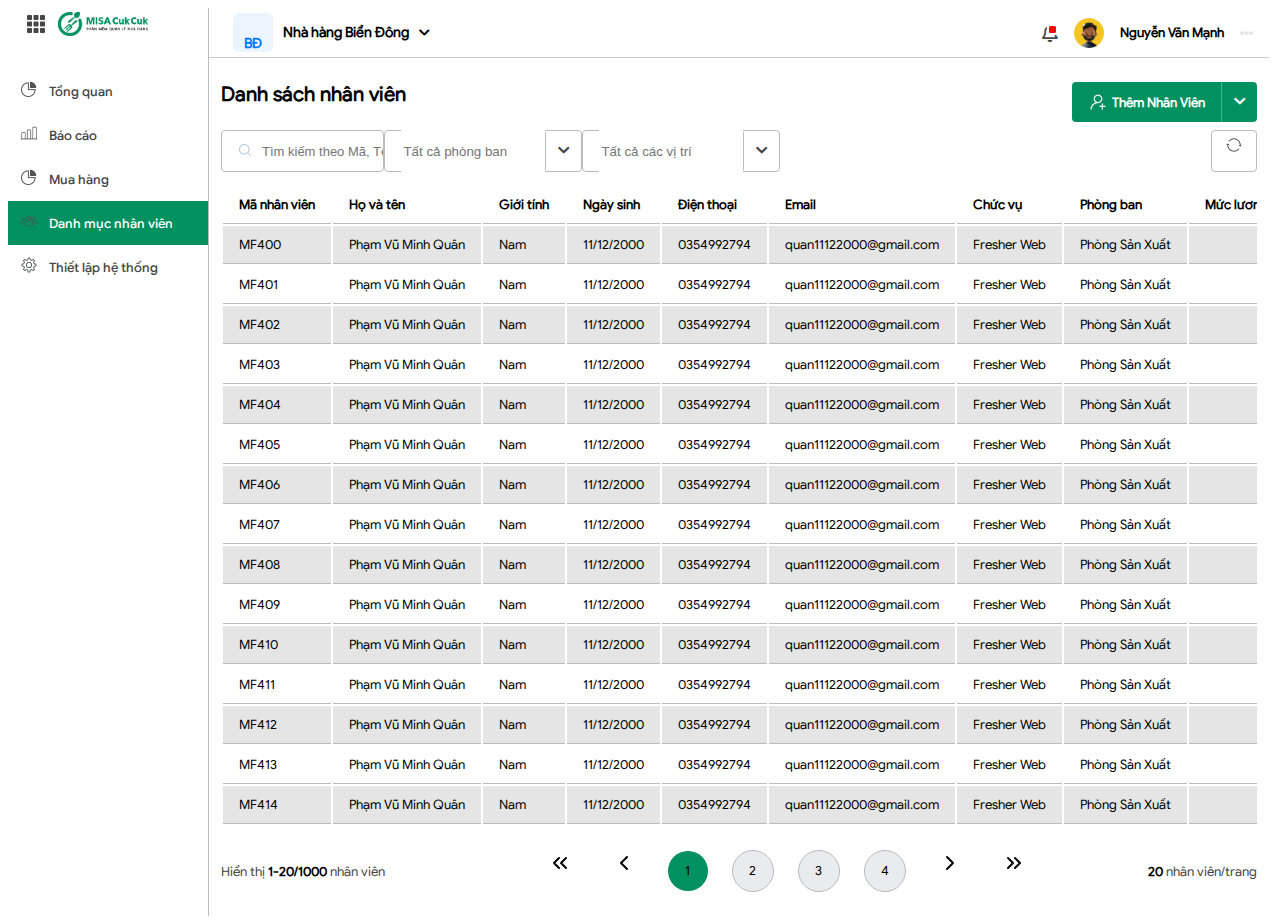
==== index.html @ 43897685 "UI" ====
<!DOCTYPE html>
<html lang="en">

<head>
    <meta charset="UTF-8">
    <meta name="viewport" content="width=device-width, initial-scale=1.0">
    <title>Document</title>
    
    <link href="https://cdn.jsdelivr.net/npm/bootstrap@5.0.2/dist/css/bootstrap.min.css" rel="stylesheet" integrity="sha384-EVSTQN3/azprG1Anm3QDgpJLIm9Nao0Yz1ztcQTwFspd3yD65VohhpuuCOmLASjC" crossorigin="anonymous">
    <link rel="stylesheet" href="./assets/font/fontawesome-5.15.1/css/all.css">
    <link rel="stylesheet" href="./assets/css/staff_information.css">
    <link rel="stylesheet" href="./assets/css/menu.css">
    <link rel="stylesheet" href="./assets/css/content.css">
    <link rel="stylesheet" href="./assets/css/base.css">
</head>

<body>
    <div class="main">

        <!-- Menu -->
        <div class="menu-left ">
            <!-- Menu left -->
            <div class="menu-left__logo">
                <div class="icon-box">
                    <img class="icon-toggle" src="./assets/img/toggle.png" alt="" class="icon-toggle">
                </div>
                <div class="logo-box">
                    <img class="logo" src="./assets/img/cukcuk-logo.png" alt="">
                </div>
            </div>
            <!-- Menu Left Content -->
            <ul class="menu-left__content">
                <li class="menu-left__item ">
                    <div class="menu-left__list-icon">
                        <img src="./assets/icon/dashboard.png" alt="" class="menu-left__icon">
                    </div>
                    <a href="" class="menu-left__name">Tổng quan</a>
                    
                </li>
                <li class="menu-left__item ">
                    <div class="menu-left__list-icon">
                        <img src="./assets/icon/report.png" alt="" class="menu-left__icon">
                    </div>
                    <a href="" class="menu-left__name">Báo cáo</a>
                    
                </li>
                <li class="menu-left__item ">
                    <div class="menu-left__list-icon">
                        <img src="./assets/icon/dashboard.png" alt="" class="menu-left__icon">
                    </div>
                    <a href="" class="menu-left__name"> Mua hàng</a>
                   
                </li>
                <li class="menu-left__item menu-left__item-focus">
                    <div class="menu-left__list-icon">
                        <img src="./assets/icon/dic-employee.png" alt="" class="menu-left__icon">
                    </div>
                    <a href="" class="menu-left__name"> Danh mục nhân viên</a>
                   
                </li>
                <li class="menu-left__item ">
                    <div class="menu-left__list-icon">
                        <img src="./assets/icon/setting.png" alt="" class="menu-left__icon">
                    </div>
                    <a href="" class="menu-left__name">Thiết lập hệ thống</a>
                </li>
            </ul>
        </div>

        <!-- Content -->
        <div class="content ">
            <div class="content__header">
                <div class="content__header-text">
                    <div class="BD"><h2>BĐ</h2></div>
                    <div class="text-title">
                        <h3 class="title2">Nhà hàng Biển Đông</h3>
                        <i class="fas fa-chevron-down"></i>
                    </div>
                </div>
                <div class="content__header-accout">
                    <div class="account">
                        <i class="far fa-bell account__notification"></i>
                        <img class="avatar" src="./assets/icon/avatar-default.png" alt="">
                        <h3 class="label-field__input account-name">Nguyễn Văn Mạnh</h3>
                        <i class="fas fa-ellipsis-h account__option"></i>
                    </div>
                </div>
            </div>
            <div class="content__body ">
                <div class="content__action">
                    <div class="content__action-title ">Danh sách nhân viên</div>
                    <div class="content__action-button">
                        <button class="content__action-button-btn ">
                            <img class="button__icon-left" src="./assets/icon/add.png" alt="">
                            <h3 class="button__text-add">Thêm Nhân Viên</h3>
                        </button>
                        <div class="button__down">
                            <i class="fas fa-chevron-down"></i>
                        </div>
                    </div>
                </div>
                <div class="content__search">
                    <div class="content__field">
                        <div class="field">
                            <img src="./assets/icon/search.png" alt="" class="field__icon">
                            <input type="text" class="field__search " name="search" placeholder="Tìm kiếm theo Mã, Tên, Số điện thoại" id="">   
                        </div>
                        <div class="dropdown"> 
                            <input type="text" class="dropdown-room dropdown-input active" placeholder="Tất cả phòng ban">
                            <input type="text" class="dropdown-room dropdown-input" placeholder="Phòng Nhân Sự">
                            <input type="text" class="dropdown-room dropdown-input" placeholder="Phòng Sản Xuất">
                            <input type="text" class="dropdown-room dropdown-input" placeholder="Phòng Kinh Doanh">
                            <input type="text" class="dropdown-room dropdown-input" placeholder="Phòng Đào Tạo">
                            <i class="fas fa-chevron-down dropdown-icon"></i>
                            <ul class="dropdown-list">
                                <li class="dropdown-list__item dropdown-list__item-room  dropdown-list__item-focus">
                                    <i class="fas fa-check"></i>
                                    <span>
                                        Tất cả phòng ban
                                    </span>
                                </li>
                                <li class="dropdown-list__item dropdown-list__item-room">
                                    <i class="fas fa-check"></i>
                                    <span>
                                        Phòng Nhân Sự
                                    </span>
                                </li>
                                <li class="dropdown-list__item dropdown-list__item-room">
                                    <i class="fas fa-check"></i>
                                    <span>
                                        Phòng Sản Xuât
                                    </span>
                                </li>
                                <li class="dropdown-list__item dropdown-list__item-room">
                                    <i class="fas fa-check"></i>
                                    <span>
                                        Phòng Kinh Doanh
                                    </span>
                                </li>
                                <li class="dropdown-list__item dropdown-list__item-room">
                                    <i class="fas fa-check"></i>
                                    <span>
                                        Phòng Đào Tạo
                                    </span>
                                </li>
                            </ul>
                        </div>
                        <div class="dropdown">
                            <input type="text" class="dropdown-location dropdown-input active" placeholder="Tất cả các vị trí">
                            <input type="text" class="dropdown-location dropdown-input" placeholder="Fresher Web">
                            <input type="text" class="dropdown-location dropdown-input" placeholder="Inter">
                            <i class="fas fa-chevron-down dropdown-icon"></i>
                            <ul class="dropdown-list">
                                <li class="dropdown-list__item dropdown-list__item-location dropdown-list__item-focus">
                                    <i class="fas fa-check"></i>
                                    <span>
                                        Tất cả các vị trí
                                    </span>
                                </li>
                                <li class="dropdown-list__item dropdown-list__item-location">
                                    <i class="fas fa-check"></i>
                                    <span>
                                        Fresher Web
                                    </span>
                                </li>
                                <li class="dropdown-list__item dropdown-list__item-location">
                                    <i class="fas fa-check"></i>
                                    <span>
                                        Inter
                                    </span>
                                </li>
                            </ul>
                        </div>
                    </div>
                    <div class="content__search-refresh">
                        <a href=""><img src="./assets/icon/refresh.png" alt=""></a>
                    </div>
                </div>
                <div class="content-table">
                    
                </div>
                <div class="content__pagination">
                    <div class="show-number__person">Hiển thị <span>1-20/1000</span> nhân viên</div>
                    <ul class="content__pagination-button">
                        <li class="content__pagination-icon">
                            <a href=""><img src="./assets/icon/btn-firstpage.svg" alt=""></a>
                        </li>
                        <li class="content__pagination-icon">
                            <a href=""><img src="./assets/icon/btn-prev-page.svg" alt=""></a>
                        </li>
                        <li class="content__pagination-numbers content__pagination-numbers-focus">
                            <a href="" class="content__pagination-numbers-item">1</a>
                        </li>
                        <li class="content__pagination-numbers">
                            <a href="" class="content__pagination-numbers-item">2</a>
                        </li>
                        <li class="content__pagination-numbers">
                            <a href="" class="content__pagination-numbers-item">3</a>
                        </li>
                        <li class="content__pagination-numbers">
                            <a href="" class="content__pagination-numbers-item">4</a>
                        </li>
                        <li class="content__pagination-icon">
                            <a href=""><img src="./assets/icon/btn-next-page.svg" alt=""></a>
                        </li>
                        <li class="content__pagination-icon">
                            <a href=""><img src="./assets/icon/btn-lastpage.svg" alt=""></a>
                        </li>
                    </ul>
                    <div class="content__pagination-numbershowed">
                        <span>20</span> nhân viên/trang
                    </div>
                </div>
            </div>
        </div>

        <!-- Staff Information -->
        <div class="staff-information active">
            <div class="container">
                <div class="staff-information__person">
                    <div class="staff-information__header">
                        <span class="heading staff-information__header-heading">THÔNG TIN NHÂN VIÊN</span>
                        <img src="./assets/icon/x.svg" alt="" class="staff-information__header-img">
                    </div>
                    <div class="row">
                        <ul class="staff-information__img-person col-lg-3">
                            <li>
                                <img src="./assets/img/default-avatar.jpg" alt="">
                            </li>
                           <li>
                                <span>(Vui lòng chọn ảnh có định 
                                    dạng .jbg.,jebg,.png,.git )
                                </span>
                           </li>
                        </ul>
                        <div class="staff-information__information-person col-lg-9">
                            <ul class="staff-information__general row">
                                <li class="col-lg-12">
                                    <span class="title staff-information__general-title">A. THÔNG TIN CHUNG</span>
                                </li>
                                <li class="staff-information__general-item col-lg-6">
                                    <h3 class="staff-information__general-item-title2 title2">Mã nhân viên (
                                        <span class="correct">*</span>
                                        )</h3>
                                    <input type="text" class="staff-information__input input" name="" placeholder="MF940" id="">   
                                </li>
                                <li class="staff-information__general-item col-lg-6">
                                    <h3 class="staff-information__general-item-title2 title2">Họ và Tên (
                                        <span class="correct">*</span>
                                        )</h3>
                                    <input type="text" class="staff-information__input input" name="" placeholder="Phạm Vũ Minh Quân" id="">   
                                </li>
                                <li class="staff-information__general-item col-lg-6">
                                    <h3 class="staff-information__general-item-title2 title2">Ngày sinh</h3>
                                    <div class="input-embrace">
                                        <input type="text" class="staff-information__input input" name="" placeholder="11/12/2000" id="">   
                                        <i class="far fa-calendar input-icon"></i>
                                    </div>
                                </li>
                                <li class="staff-information__general-item col-lg-6">
                                    <h3 class="staff-information__general-item-title2 title2">Giới tính</h3>
                                    <div class="dropdown"> 
                                        <span class="dropdown-boy active">Nam</span>
                                        <span class="dropdown-boy ">Nữ</span>
                                        <span class="dropdown-boy ">Khác</span>
                                        <i class="fas fa-chevron-down dropdown-icon"></i>
                                        <ul class="dropdown-list">
                                            <li class="dropdown-list__item dropdown-list__item-boy dropdown-list__item-focus">
                                                <i class="fas fa-check"></i>
                                                <span>
                                                    Nam
                                                </span>
                                            </li>
                                            <li class="dropdown-list__item dropdown-list__item-boy">
                                                <i class="fas fa-check"></i>
                                                <span>
                                                    Nữ
                                                </span>
                                            </li>
                                            <li class="dropdown-list__item dropdown-list__item-boy">
                                                <i class="fas fa-check"></i>
                                                <span>
                                                    Khác
                                                </span>
                                            </li>
                                        </ul>
                                    </div>  
                                </li>
                                <li class="staff-information__general-item col-lg-6">
                                    <h3 class="staff-information__general-item-title2 title2">Số CMTMD/ Căn Cước (
                                        <span class="correct">*</span>
                                        )</h3>
                                    <input type="text" class="staff-information__input input" name="" placeholder="154666252" id="">   
                                </li>
                                <li class="staff-information__general-item col-lg-6">
                                    <h3 class="staff-information__general-item-title2 title2">Ngày cấp</h3>
                                    <div class="input-embrace">
                                        <input type="text" class="staff-information__input input" name="" placeholder="11/04/2011" id="">   
                                        <i class="far fa-calendar input-icon"></i>
                                    </div>
                                </li>
                                <li class="staff-information__general-item col-lg-6">
                                    <h3 class="staff-information__general-item-title2 title2">Nơi cấp</h3>
                                    <input type="text" class="staff-information__input input" name="" placeholder="Tỉnh Bắc Giang" id="">   
                                </li>
                                <li class="staff-information__general-item col-lg-6">
                                </li>
                                <li class="staff-information__general-item col-lg-6">
                                    <h3 class="staff-information__general-item-title2 title2">Email (
                                        <span class="correct">*</span>
                                        )</h3>
                                    <input type="text" class="staff-information__input input" name="" placeholder="quan111220@gmail.com" id="">   
                                </li>
                                <li class="staff-information__general-item col-lg-6">
                                    <h3 class="staff-information__general-item-title2 title2">Số điện thoại (
                                        <span class="correct">*</span>
                                        )</h3>
                                    <input type="text" class="staff-information__input input" name="" placeholder="0354992794" id="">   
                                </li>
                                <li class="col-lg-12 staff-information__work-title">
                                    <span class="title staff-information__general-title">B. THÔNG CÔNG VIỆC</span>
                                </li>
                                <li class="staff-information__general-item col-lg-6">
                                    <h3 class="staff-information__general-item-title2 title2">Vị trí</h3>
                                    <div class="dropdown"> 
                                        <span class="dropdown-staff__location active">Giám đốc</span>
                                        <span class="dropdown-staff__location ">Phó giám đốc</span>
                                        <span class="dropdown-staff__location ">Nhân viên</span>
                                        <i class="fas fa-chevron-down dropdown-icon"></i>
                                        <ul class="dropdown-list">
                                            <li class="dropdown-list__item dropdown-list__item-staff__location dropdown-list__item-focus">
                                                <i class="fas fa-check"></i>
                                                <span>
                                                    Giám đốc
                                                </span>
                                            </li>
                                            <li class="dropdown-list__item dropdown-list__item-staff__location">
                                                <i class="fas fa-check"></i>
                                                <span>
                                                    Phó giám đốc
                                                </span>
                                            </li>
                                            <li class="dropdown-list__item dropdown-list__item-staff__location">
                                                <i class="fas fa-check"></i>
                                                <span>
                                                    Nhân viên
                                                </span>
                                            </li>
                                        </ul>
                                    </div>  
                                </li>
                                <li class="staff-information__general-item col-lg-6">
                                    <h3 class="staff-information__general-item-title2 title2">Phòng ban</h3>
                                    <div class="dropdown"> 
                                        <span class="dropdown-staff__room active">Phòng Nhân Sự</span>
                                        <span class="dropdown-staff__room ">Phòng Đào Tạo</span>
                                        <span class="dropdown-staff__room ">Phòng Sản Xuất</span>
                                        <i class="fas fa-chevron-down dropdown-icon"></i>
                                        <ul class="dropdown-list">
                                            <li class="dropdown-list__item dropdown-list__item-staff__room dropdown-list__item-focus">
                                                <i class="fas fa-check"></i>
                                                <span>
                                                    Phòng Nhân Sự
                                                </span>
                                            </li>
                                            <li class="dropdown-list__item dropdown-list__item-staff__room">
                                                <i class="fas fa-check"></i>
                                                <span>
                                                    Phòng Đào Tạo
                                                </span>
                                            </li>
                                            <li class="dropdown-list__item dropdown-list__item-staff__room">
                                                <i class="fas fa-check"></i>
                                                <span>
                                                    Phòng Sản Xuất
                                                </span>
                                            </li>
                                        </ul>
                                    </div>  
                                </li>
                                <li class="staff-information__general-item col-lg-6">
                                    <h3 class="staff-information__general-item-title2 title2">Mã số thuế cá nhân</h3>
                                    <input type="text" class="staff-information__input input" name="" placeholder="54222427754" id="">   
                                </li>
                                <li class="staff-information__general-item col-lg-6">
                                    <h3 class="staff-information__general-item-title2 title2">Mức lương cơ bản</h3>
                                    <div class="input-embrace">
                                        <input type="text" class="staff-information__input input" name="" placeholder="28.000.000" id="">   
                                        <span class="input-icon input-vnd">(VNĐ)</span>
                                    </div>
                                </li>
                                <li class="staff-information__general-item col-lg-6">
                                    <h3 class="staff-information__general-item-title2 title2">Ngày gia nhập công ty</h3>
                                    <div class="input-embrace">
                                        <input type="text" class="staff-information__input input" name="" placeholder="12/07/2021" id="">   
                                        <i class="far fa-calendar input-icon"></i>
                                    </div>
                                </li>
                                <li class="staff-information__general-item col-lg-6">
                                    <h3 class="staff-information__general-item-title2 title2">Tình trạng công việc</h3>
                                    <div class="dropdown"> 
                                        <span class="dropdown-staff__job active">Đang làm việc</span>
                                        <span class="dropdown-staff__job ">Sắp nghỉ rồi</span>
                                        <i class="fas fa-chevron-down dropdown-icon"></i>
                                        <ul class="dropdown-list">
                                            <li class="dropdown-list__item dropdown-list__item-staff__job dropdown-list__item-focus">
                                                <i class="fas fa-check"></i>
                                                <span>
                                                    Đang làm việc
                                                </span>
                                            </li>
                                            <li class="dropdown-list__item dropdown-list__item-staff__job">
                                                <i class="fas fa-check"></i>
                                                <span>
                                                    Sắp nghỉ rồi
                                                </span>
                                            </li>
                                        </ul>
                                    </div>  
                                </li>
                            </ul>
                        </div>
                    </div>
                    <div class="staff-information__person-save">
                        <div class="button-cancel">
                            Hủy
                        </div>
                        <div class="button-save">
                            <i class="far fa-save"></i>
                            Lưu
                        </div>
                    </div>
                </div>
            </div>
        </div>
    </div>
</body>
    <script src="./js/person.js"></script>
</html>
---- assets/css/staff_information.css ----
.staff-information{
    position: absolute;
    background-color: rgba(0, 0, 0, 0.3);
    width: 100%;
    z-index: 1;
}
.staff-information.active{
    display: none;
}
.staff-information__person{
    background-color: #ffffff;
    width: 100%;
    margin-top: 24px;
    border-radius: 8px;
}
/* header */
.staff-information__header{
    display: flex;
    justify-content: space-between;
}
.staff-information__header-heading{
    padding: 24px;
}
.staff-information__header-img{
    padding-right: 24px;
    padding-bottom: 10px;
    cursor: pointer;
}

/* information */
.staff-information__img-person{
    text-align: center;
    padding: 24px;
    list-style: none;
}

.staff-information__img-person img{
    border: 1px solid #bbbbbb;
    width: 80%;
    border-radius: 50%;
}

.staff-information__general{
    list-style: none;
    padding-top: 24px;
    padding-left: 0;
}
.staff-information__general-title{
    position: relative;
}
.staff-information__general-title::after{
    content: " ";
    display: block;
    position: absolute;
    width: 50%;
    height: 4px;
    background-color: #01B075;
    top: 110%;
}
.staff-information__general-item .dropdown{
   width: 90%;
}
.staff-information__general-item-title2{
    padding: 24px 0 4px 0;
}
.staff-information__input{
    height: 40px;

}
.staff-information__work-title{
    padding-top: 24px;
}

/* save */
.staff-information__person-save{
    display: flex;
    background-color: #E5E5E5;
    height: 60px;
    border-bottom-left-radius: 4px;
    border-bottom-right-radius: 4px;
    margin-top: 12px;
    justify-content: flex-end;
    align-items: center;
}
---- assets/css/menu.css ----
@font-face {
    font-family: GoogleSans-Medium;
    src: url('../font/GoogleSans-Medium.otf') ;
}
@font-face {
    font-family: GoogleSans-Bold;
    src: url('../font/GoogleSans-Bold.otf') ;
}
@font-face {
    font-family: GoogleSans-Regular;
    src: url('../font/GoogleSans-Regular.otf') ;
}

/* Menu left */
.main{
    display: flex;
}
.menu-left{
    display: block;
    position: relative;
    border-right: 1px solid #bbbbbb;
    width: 200px;
    padding: 0;
    font-family: GoogleSans-Medium;
}
.menu-left__logo{
    display: flex;
    height: 48px;
    line-height: 48px;
}
.icon-box .icon-toggle{
    height: 24px;
    padding: 0 10px 0 16px;
}
.logo-box .logo{
    height: 24px;
}
.menu-left__content{
    display: block;
    list-style: none;
    padding: 0;
}
.menu-left__item{
    display: flex;
    height: 44px;
    align-items: center;
}
.menu-left__item:hover{
    background-color: #e5e5e5;
    color: #000000;
    font-family: GoogleSans-Regular;
}
.menu-left__item-focus{
    background-color:  #019160;
}
.menu-left__list-icon{
    width: 52px;
    text-align: center;
}
.menu-left__icon{
    width: 20px;
}
.menu-left__name{
    text-decoration: none;
    font-size: 13px;
    color:#454545;
    width: 100%;
    height: 100%;
    line-height: 44px;
    padding-top: 1.5px;
}
.menu-left__name:hover{
    text-decoration: none;
    color:  #000000;
}
.menu-left__item.menu-left__item-focus .menu-left__name
{
    color: #ffffff;
    font-family: GoogleSans-Medium;
}
.menu-left__item.menu-left__item-focus:hover{
    background-color:  #019160;
}
---- assets/css/content.css ----
.content{
    /* flex: 1; */
    width: calc(100vw - 220px);
    position: relative;
}
/* Header */
.content__header{
    display: flex;
    width: 100%;
    height: 49px;
    align-items: center;
    border-bottom: 1px solid #ccc;
    justify-content: space-between;
    position: relative;
}
.content__header-text{
    display: flex;
    height: 48px;
    align-items: center;
}
.BD{
    height: 80%;
    width: 40px;
    border-radius:6px;
    background-color: #EBF4FF;
    text-align: center;
    margin-left: 24px;
}
.BD h2{
    font-size: 14px;
    line-height: calc((48px*80)/100);
    color: #0075FF;
    cursor: default;
}
.text-title{
    padding-left: 10px;
    display: flex;
    align-items: center;
    cursor: pointer;
}
.text-title i{
    font-size: 12px;
    padding-left: 10px;
    
}
.account{
    display: flex;
    align-items: center;
}
.avatar{
    width: 30px;
    margin-left: 16px;
    cursor: pointer;
}
.account-name{
    padding: 0 16px;
    cursor: pointer;
}
.account__notification{
    font-size: 18px;
    color: #454545 ;
    font-weight: 200;
    cursor: pointer;
    position: relative;
}
.account__notification::after{
    content: "";
    position: absolute;
    width: 7px;
    height: 7px;
    background-color: red;
    top: 2%;
    right: calc(16% - 3px);
    border-radius: 3.5px;
    border: 2px solid #ffffff;
    display: block;
}
.account__option{
    font-size: 13px;
    padding-right: 16px;
    margin-top: 2px;
    cursor: pointer;
    color: #E5E5E5;
}


/* Body */
.content__body{
    padding: 24px 12px;
}
.content__action-title{
    color: #000000;
    font-size: 20px;
    font-weight: 700;
    margin: 0;
}
.content__action{
    display: flex;
    justify-content: space-between;
}
.content__action-button{
    display: flex;
    border-radius: 4px;
}
.content__action-button-btn{
    display: flex;
    align-items: center;
    padding: 0 16px;
    background-color: #019160;
    border-bottom-left-radius: 4px;
    border-top-left-radius: 4px;
    border: 1px solid #2FBE8E;
    border-left: 0;
    border-bottom: 0;
    border-top: 0;
    height: 40px;
    min-width: 100px;
    color: #ffffff;
    font-size: 13px;
    font-family: GoogleSans-Regular;
}
.content__action-button-btn:hover,
.button__down:hover{
    background-color: #2FBE8E;
}
.button__icon-left{
    width: 20px;
}
.button__text-add{
    font-size: 13px;
    margin: 0;
    padding-left: 4px;
}
.button__down{
    padding : 0 12px;
    height: 40px;
    line-height: 40px;
    background-color: #019160;
    color: #ffffff;
    border-bottom-right-radius: 4px;
    border-top-right-radius: 4px;
    font-size: 13px;
    font-family: GoogleSans-Regular;
    cursor: pointer;
}
.content__search{
    display: flex;
    justify-content: space-between;
    padding-top: 8px;
}
.content__field{
    display: flex;
    width: 54%;
    justify-content: space-between;
}
.field{
    display: flex;
    height: 40px;
    width: 320px;
    position: relative;
}
.field__search:focus{
    border: 1px solid #019160;
    background-position: 16px 11px;
    color: #000000;
}
.field__icon{
    position: absolute;
    width: 16px;
    height: 16px;
    z-index: 1;
    top: 12px;
    left: 16px;
}
.field__search{
    width: 100%;
    border: 0;
    padding: 0;
    font-size: 13px;
    height: 100%;
    outline: none;
    padding-left: 40px;
    border: 1px solid #bbbbbb;
    border-radius: 4px;
    align-items: center;
    color: #000000;
}
.content__search-refresh{
    height: 40px;
    border: 1px solid #bbbbbb;
    border-radius: 4px;
    line-height: 40px;
    text-align: center;
    padding:  0 12px;
}
/* Table */
.content-table{
    width: 100%;
    height: 650px;
    overflow: hidden;
    overflow-y: auto;
    overflow-x: scroll;
    margin-top: 12px;
}
.content-table::-webkit-scrollbar
{
    width: 6px;
    height: 6px;
    background-color: #bbbbbb;
}
::-webkit-scrollbar-thumb
{   
    min-height: 40px;
    background-color: #454545;
    border-radius: 4px;
}
.content-table table{
    width: 100%;
}
table th, td{
    border-bottom: 1px solid #bbbbbb;
    padding: 10px 16px;
    text-align: left;
    text-overflow: ellipsis;
    max-width: 200px;
    overflow: hidden;
    white-space: nowrap;
}
.content-table__column.money{
    text-align: right;
}

/* pagination */
.content__pagination{
    display: flex;
    justify-content: space-between;
    align-items: center;
    text-align: center;
    padding-top: 16px;
}
.show-number__person,
.content__pagination-numbershowed{
    color: #454545 ;
    cursor: default;
}
.show-number__person span,
.content__pagination-numbershowed span{
    color: #000000;
    font-weight: bold;
}
.content__pagination-button{
    display: flex;
    list-style: none;
    align-items: center;
    margin: 0;
}
.content__pagination-icon{
    margin:  0 12px;
    border-radius: 4px;
    height: 40px;
    width: 40px;
    cursor: pointer;
}
.content__pagination-icon a{
    line-height: 40px;
}
.content__pagination-icon a img{
    padding-bottom: 4px;
}
.content__pagination-icon:hover{
    background-color: #ffffff;
    border: 1px solid #bbbbbb;
}
.content__pagination-numbers-item{
    text-decoration: none;
    color: #000000;
    font-size: 13px;
    line-height: 40px;
    width: 100%;
}
.content__pagination-numbers-item:hover{
    text-decoration: none;
    color: #000000;
}
.content__pagination-numbers{
    width: 40px;
    height: 40px;
    border: 1px solid #bbbbbb;
    border-radius: 24px;
    margin: 0 12px;
    background-color: #E9EBEE;
    cursor: pointer;
}
.content__pagination-numbers.content__pagination-numbers-focus{
    background-color: #019160;
    border: 0;
}
.content__pagination-numbers:hover{
    background-color: #ffffff;
}
.content__pagination-numbers.content__pagination-numbers-focus:hover{
    background-color: #2FBE8E;
}

/* dropdown */
.dropdown-room,
.dropdown-location,
.dropdown-boy,
.dropdown-staff__room,
.dropdown-staff__location,
.dropdown-staff__job{
    display: none;
}
.dropdown-room.active,
.dropdown-location.active,
.dropdown-boy.active,
.dropdown-staff__room.active,
.dropdown-staff__location.active,
.dropdown-staff__job.active{
    display: block;
}
---- assets/css/base.css ----
@font-face {
    font-family: GoogleSans-Medium;
    src: url('../font/GoogleSans-Medium.otf') ;
}
@font-face {
    font-family: GoogleSans-Bold;
    src: url('../font/GoogleSans-Bold.otf') ;
}
@font-face {
    font-family: GoogleSans-Regular;
    src: url('../font/GoogleSans-Regular.otf') ;
}
body{
    font-family: GoogleSans-Regular;
    font-size: 13px;
    box-sizing: border-box;
}
.main{
    position: relative;
}
.active{
    display: block;
}
.correct{
    color: #F65454 ;
}
.heading{
    color: #000000;
    font-size: 24px;
    margin: 0;
    font-family: GoogleSans-Bold;
}
.title{
    color: #000000;
    font-size: 20px;
    margin: 0;
    font-family: GoogleSans-Bold;
}
.title2{
    color: #000000;
    font-size: 14px;
    font-weight: 800;
    margin: 0;
}
.label-field__input{
    color: #000000;
    font-size: 13px;
    font-weight: 600;
    margin: 0;
}
.even{
    background-color: #e5e5e5;
}
.button{
    background-color: #019160;
    border-radius: 4px;
    border: 0;
    height: 40px;
    min-width: 100px;
    color: #ffffff;
    font-size: 13px;
    font-family: GoogleSans-Regular;
    text-align: center;
    line-height: 40px;
}
.button-save{
    background-color: #019160;
    border-radius: 4px;
    border: 0;
    height: 40px;
    width: 100px;
    color: #ffffff;
    font-size: 13px;
    font-family: GoogleSans-Regular;
    line-height: 40px;
    margin: 0 24px 0 16px;
    cursor: pointer;
}
.button-save i {
    margin: 0 8px 0 24px;
}
.button-save:hover{
    background-color: #2FBE8E;
}
.button-cancel{
    background-color: #E5E5E5;;
    border-radius: 4px;
    border: 0;
    height: 40px;
    width: 100px;
    color: #000000;
    font-size: 13px;
    font-family: GoogleSans-Regular;
    text-align: center;
    line-height: 40px;
    cursor: pointer;
}
.button-cancel:hover{
    background-color: #E9EBEE;
}
/* Dropdown */
.dropdown{
    display: flex;
    height: 40px;
    border: 1px solid #bbbbbb;
    border-radius: 4px;
    color: #000000;
    font-weight: 500;
    align-items: center;
    padding-left: 16px;
    cursor: pointer;
    position: relative;
    min-width: 180px;
    justify-content: space-between;
    z-index: 1;
}
.dropdown.focus{
    border: 1px solid #01b075;
}
.dropdown-input{
    width: 100%;
    height: 100%;
    border: 0;
    outline: none;
}
.dropdown-icon{
    padding: 0 12px;
    cursor: pointer;
    border-bottom-right-radius: 3px;
    border-top-right-radius: 3px;
    color: #454545;
    height: 38.5px;
    border-left: 1px solid #bbbbbb;
    line-height: 38.5px;
}
.dropdown-icon:hover{
    background-color: #E5E5E5;
    border-left: 1px solid #E5E5E5;
}
.dropdown-list{
    list-style: none;
    position: absolute;
    width: 100%;
    padding: 0;
    background-color: #ffffff;
    left: 0;
    top: 102%;
    box-shadow: 0 4px 12px rgba(0,0,0, 0.4);
    padding: 6px 0;
    border-radius: 4px;
    margin: 0;
    display: none;
    z-index: 1;
}
.dropdown-list.active{
    display: block;
}
.dropdown-list__item{
    height: 40px;
    line-height: 40px;
    display: flex;
}
.dropdown-list__item:hover{
   background-color: #e5e5e5;
}
.dropdown-list__item span{
    margin-left: 38px;
}
.dropdown-list__item i{
    display: none;
}
.dropdown-list__item.dropdown-list__item-focus i{
    line-height: 40px;
    display: flex;
    padding: 0 10px;
}
.dropdown-list__item.dropdown-list__item-focus span{
    margin-left: 0;
}
.dropdown-list__item.dropdown-list__item-focus{
    background-color: #019160;
    color: #ffffff;
    border: 1px solid #019160;
}

/* Input */
.input-embrace{
    width: 100%;
    position: relative;
}
.input{
    height: 40px;
    width: 90%;
    border-radius: 4px;
    border : 1px solid #bbbbbb;
    padding-left: 16px;
    outline: none;
    color: #000000;
    font-size: 13px;
    font-family: GoogleSans-Regular;
}
.input:focus{
    border : 1px solid #019160;
}
.input-icon{
    position: absolute;
    font-size: 13px;
    top: 12px;
    right: 60px;
}
.input-vnd{
    font-style: italic;
}
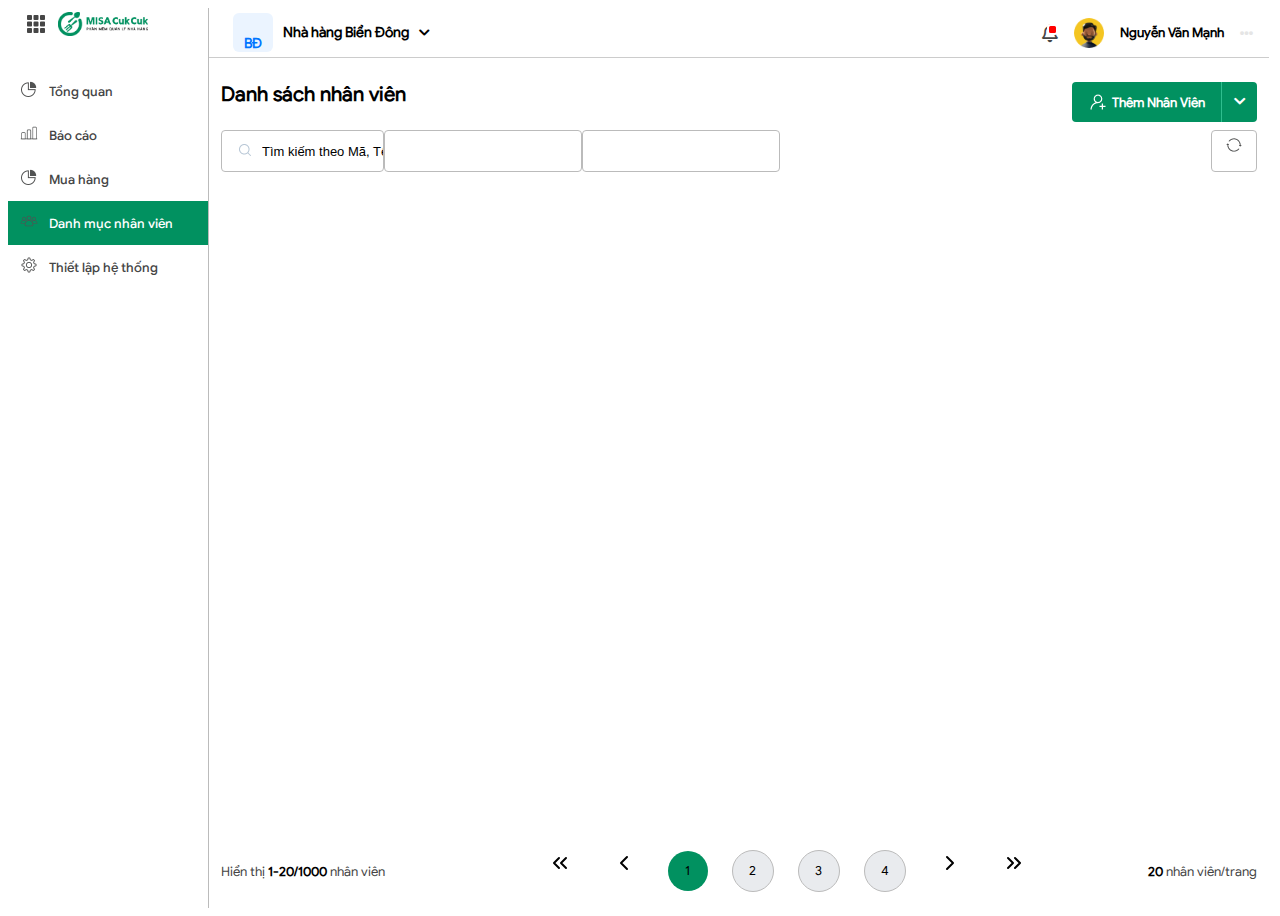
==== commit f796481e: "add project" ====
--- a/index.html
+++ b/index.html
@@ -8,6 +8,7 @@
     
     <link href="https://cdn.jsdelivr.net/npm/bootstrap@5.0.2/dist/css/bootstrap.min.css" rel="stylesheet" integrity="sha384-EVSTQN3/azprG1Anm3QDgpJLIm9Nao0Yz1ztcQTwFspd3yD65VohhpuuCOmLASjC" crossorigin="anonymous">
     <link rel="stylesheet" href="./assets/font/fontawesome-5.15.1/css/all.css">
+    
     <link rel="stylesheet" href="./assets/css/staff_information.css">
     <link rel="stylesheet" href="./assets/css/menu.css">
     <link rel="stylesheet" href="./assets/css/content.css">
@@ -103,73 +104,13 @@
                     <div class="content__field">
                         <div class="field">
                             <img src="./assets/icon/search.png" alt="" class="field__icon">
-                            <input type="text" class="field__search " name="search" placeholder="Tìm kiếm theo Mã, Tên, Số điện thoại" id="">   
-                        </div>
-                        <div class="dropdown"> 
-                            <input type="text" class="dropdown-room dropdown-input active" placeholder="Tất cả phòng ban">
-                            <input type="text" class="dropdown-room dropdown-input" placeholder="Phòng Nhân Sự">
-                            <input type="text" class="dropdown-room dropdown-input" placeholder="Phòng Sản Xuất">
-                            <input type="text" class="dropdown-room dropdown-input" placeholder="Phòng Kinh Doanh">
-                            <input type="text" class="dropdown-room dropdown-input" placeholder="Phòng Đào Tạo">
-                            <i class="fas fa-chevron-down dropdown-icon"></i>
-                            <ul class="dropdown-list">
-                                <li class="dropdown-list__item dropdown-list__item-room  dropdown-list__item-focus">
-                                    <i class="fas fa-check"></i>
-                                    <span>
-                                        Tất cả phòng ban
-                                    </span>
-                                </li>
-                                <li class="dropdown-list__item dropdown-list__item-room">
-                                    <i class="fas fa-check"></i>
-                                    <span>
-                                        Phòng Nhân Sự
-                                    </span>
-                                </li>
-                                <li class="dropdown-list__item dropdown-list__item-room">
-                                    <i class="fas fa-check"></i>
-                                    <span>
-                                        Phòng Sản Xuât
-                                    </span>
-                                </li>
-                                <li class="dropdown-list__item dropdown-list__item-room">
-                                    <i class="fas fa-check"></i>
-                                    <span>
-                                        Phòng Kinh Doanh
-                                    </span>
-                                </li>
-                                <li class="dropdown-list__item dropdown-list__item-room">
-                                    <i class="fas fa-check"></i>
-                                    <span>
-                                        Phòng Đào Tạo
-                                    </span>
-                                </li>
-                            </ul>
-                        </div>
-                        <div class="dropdown">
-                            <input type="text" class="dropdown-location dropdown-input active" placeholder="Tất cả các vị trí">
-                            <input type="text" class="dropdown-location dropdown-input" placeholder="Fresher Web">
-                            <input type="text" class="dropdown-location dropdown-input" placeholder="Inter">
-                            <i class="fas fa-chevron-down dropdown-icon"></i>
-                            <ul class="dropdown-list">
-                                <li class="dropdown-list__item dropdown-list__item-location dropdown-list__item-focus">
-                                    <i class="fas fa-check"></i>
-                                    <span>
-                                        Tất cả các vị trí
-                                    </span>
-                                </li>
-                                <li class="dropdown-list__item dropdown-list__item-location">
-                                    <i class="fas fa-check"></i>
-                                    <span>
-                                        Fresher Web
-                                    </span>
-                                </li>
-                                <li class="dropdown-list__item dropdown-list__item-location">
-                                    <i class="fas fa-check"></i>
-                                    <span>
-                                        Inter
-                                    </span>
-                                </li>
-                            </ul>
+                            <input type="text" class="field__search " name="search" value="Tìm kiếm theo Mã, Tên, Số điện thoại" id="">   
+                        </div>
+                        <div class="dropdown dropdown__room"> 
+                            
+                        </div>
+                        <div class="dropdown dropdown__location">
+                            
                         </div>
                     </div>
                     <div class="content__search-refresh">
@@ -242,18 +183,18 @@
                                     <h3 class="staff-information__general-item-title2 title2">Mã nhân viên (
                                         <span class="correct">*</span>
                                         )</h3>
-                                    <input type="text" class="staff-information__input input" name="" placeholder="MF940" id="">   
+                                    <input type="text" class="staff-information__input input" name="" value="MF940" id="">   
                                 </li>
                                 <li class="staff-information__general-item col-lg-6">
                                     <h3 class="staff-information__general-item-title2 title2">Họ và Tên (
                                         <span class="correct">*</span>
                                         )</h3>
-                                    <input type="text" class="staff-information__input input" name="" placeholder="Phạm Vũ Minh Quân" id="">   
+                                    <input type="text" class="staff-information__input input" name="" value="Phạm Vũ Minh Quân" id="">   
                                 </li>
                                 <li class="staff-information__general-item col-lg-6">
                                     <h3 class="staff-information__general-item-title2 title2">Ngày sinh</h3>
                                     <div class="input-embrace">
-                                        <input type="text" class="staff-information__input input" name="" placeholder="11/12/2000" id="">   
+                                        <input type="text" class="staff-information__input input" name="" value="11/12/2000" id="">   
                                         <i class="far fa-calendar input-icon"></i>
                                     </div>
                                 </li>
@@ -290,18 +231,18 @@
                                     <h3 class="staff-information__general-item-title2 title2">Số CMTMD/ Căn Cước (
                                         <span class="correct">*</span>
                                         )</h3>
-                                    <input type="text" class="staff-information__input input" name="" placeholder="154666252" id="">   
+                                    <input type="text" class="staff-information__input input" name="" value="154666252" id="">   
                                 </li>
                                 <li class="staff-information__general-item col-lg-6">
                                     <h3 class="staff-information__general-item-title2 title2">Ngày cấp</h3>
                                     <div class="input-embrace">
-                                        <input type="text" class="staff-information__input input" name="" placeholder="11/04/2011" id="">   
+                                        <input type="text" class="staff-information__input input" name="" value="11/04/2011" id="">   
                                         <i class="far fa-calendar input-icon"></i>
                                     </div>
                                 </li>
                                 <li class="staff-information__general-item col-lg-6">
                                     <h3 class="staff-information__general-item-title2 title2">Nơi cấp</h3>
-                                    <input type="text" class="staff-information__input input" name="" placeholder="Tỉnh Bắc Giang" id="">   
+                                    <input type="text" class="staff-information__input input" name="" value="Tỉnh Bắc Giang" id="">   
                                 </li>
                                 <li class="staff-information__general-item col-lg-6">
                                 </li>
@@ -309,13 +250,13 @@
                                     <h3 class="staff-information__general-item-title2 title2">Email (
                                         <span class="correct">*</span>
                                         )</h3>
-                                    <input type="text" class="staff-information__input input" name="" placeholder="quan111220@gmail.com" id="">   
+                                    <input type="text" class="staff-information__input input" name="" value="quan111220@gmail.com" id="">   
                                 </li>
                                 <li class="staff-information__general-item col-lg-6">
                                     <h3 class="staff-information__general-item-title2 title2">Số điện thoại (
                                         <span class="correct">*</span>
                                         )</h3>
-                                    <input type="text" class="staff-information__input input" name="" placeholder="0354992794" id="">   
+                                    <input type="text" class="staff-information__input input" name="" value="0354992794" id="">   
                                 </li>
                                 <li class="col-lg-12 staff-information__work-title">
                                     <span class="title staff-information__general-title">B. THÔNG CÔNG VIỆC</span>
@@ -380,19 +321,19 @@
                                 </li>
                                 <li class="staff-information__general-item col-lg-6">
                                     <h3 class="staff-information__general-item-title2 title2">Mã số thuế cá nhân</h3>
-                                    <input type="text" class="staff-information__input input" name="" placeholder="54222427754" id="">   
+                                    <input type="text" class="staff-information__input input" name="" value="54222427754" id="">   
                                 </li>
                                 <li class="staff-information__general-item col-lg-6">
                                     <h3 class="staff-information__general-item-title2 title2">Mức lương cơ bản</h3>
                                     <div class="input-embrace">
-                                        <input type="text" class="staff-information__input input" name="" placeholder="28.000.000" id="">   
+                                        <input type="text" class="staff-information__input input input-money" name="" value="28.000.000" id="">   
                                         <span class="input-icon input-vnd">(VNĐ)</span>
                                     </div>
                                 </li>
                                 <li class="staff-information__general-item col-lg-6">
                                     <h3 class="staff-information__general-item-title2 title2">Ngày gia nhập công ty</h3>
                                     <div class="input-embrace">
-                                        <input type="text" class="staff-information__input input" name="" placeholder="12/07/2021" id="">   
+                                        <input type="text" class="staff-information__input input" name="" value="12/07/2021" id="">   
                                         <i class="far fa-calendar input-icon"></i>
                                     </div>
                                 </li>
@@ -435,5 +376,8 @@
         </div>
     </div>
 </body>
-    <script src="./js/person.js"></script>
+<script src="/lib/jquery-3.5.1.min.js"></script>
+<script src="./js/person.js"></script>
+<script src="./js/EmployeesJS.js"></script>
+<script src="./js/baseData.js"></script>
 </html>--- a/assets/css/content.css
+++ b/assets/css/content.css
@@ -3,6 +3,7 @@
     /* flex: 1; */
     width: calc(100vw - 220px);
     position: relative;
+    height: 100vh;
 }
 /* Header */
 .content__header{
@@ -215,6 +216,10 @@
     background-color: #454545;
     border-radius: 4px;
 }
+::-webkit-scrollbar-track-piece {
+  margin-top: 40px;
+}
+
 .content-table table{
     width: 100%;
 }
@@ -320,3 +325,6 @@
 .dropdown-staff__job.active{
     display: block;
 }
+.dropdown-room:focus~ .dropdown-list__room{
+    display: block;
+}
--- a/assets/css/base.css
+++ b/assets/css/base.css
@@ -211,4 +211,8 @@
 .input-vnd{
     font-style: italic;
 }
+.input-money{
+    text-align: right;
+    padding-right: 59px;
+}
 
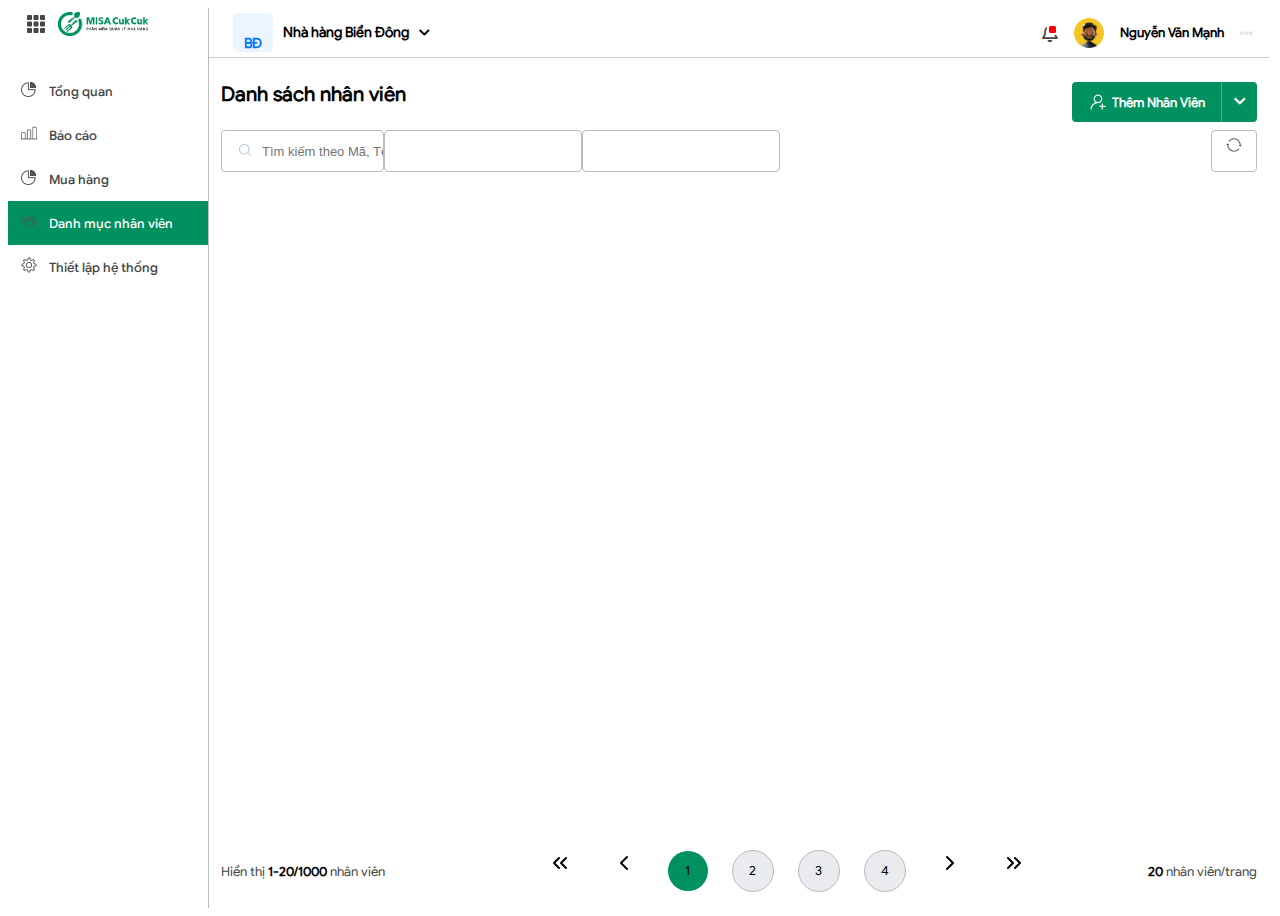
==== commit ef24ac6e: "Saving to Github" ====
--- a/index.html
+++ b/index.html
@@ -13,6 +13,8 @@
     <link rel="stylesheet" href="./assets/css/menu.css">
     <link rel="stylesheet" href="./assets/css/content.css">
     <link rel="stylesheet" href="./assets/css/base.css">
+
+   
 </head>
 
 <body>
@@ -104,7 +106,7 @@
                     <div class="content__field">
                         <div class="field">
                             <img src="./assets/icon/search.png" alt="" class="field__icon">
-                            <input type="text" class="field__search " name="search" value="Tìm kiếm theo Mã, Tên, Số điện thoại" id="">   
+                            <input type="text" class="field__search " name="search" placeholder="Tìm kiếm theo Mã, Tên, Số điện thoại" >   
                         </div>
                         <div class="dropdown dropdown__room"> 
                             
@@ -157,226 +159,232 @@
 
         <!-- Staff Information -->
         <div class="staff-information active">
-            <div class="container">
-                <div class="staff-information__person">
-                    <div class="staff-information__header">
-                        <span class="heading staff-information__header-heading">THÔNG TIN NHÂN VIÊN</span>
-                        <img src="./assets/icon/x.svg" alt="" class="staff-information__header-img">
-                    </div>
-                    <div class="row">
-                        <ul class="staff-information__img-person col-lg-3">
-                            <li>
-                                <img src="./assets/img/default-avatar.jpg" alt="">
-                            </li>
-                           <li>
-                                <span>(Vui lòng chọn ảnh có định 
-                                    dạng .jbg.,jebg,.png,.git )
-                                </span>
-                           </li>
-                        </ul>
-                        <div class="staff-information__information-person col-lg-9">
-                            <ul class="staff-information__general row">
-                                <li class="col-lg-12">
-                                    <span class="title staff-information__general-title">A. THÔNG TIN CHUNG</span>
+            <form action="">
+                <div class="container">
+                    <div class="staff-information__person">
+                        <div class="staff-information__header">
+                            <span class="heading staff-information__header-heading">THÔNG TIN NHÂN VIÊN</span>
+                            <img src="./assets/icon/x.svg" alt="" class="staff-information__header-img">
+                        </div>
+                        <div class="row">
+                            <ul class="staff-information__img-person col-lg-3">
+                                <li>
+                                    <img src="./assets/img/default-avatar.jpg" alt="">
                                 </li>
-                                <li class="staff-information__general-item col-lg-6">
-                                    <h3 class="staff-information__general-item-title2 title2">Mã nhân viên (
-                                        <span class="correct">*</span>
-                                        )</h3>
-                                    <input type="text" class="staff-information__input input" name="" value="MF940" id="">   
-                                </li>
-                                <li class="staff-information__general-item col-lg-6">
-                                    <h3 class="staff-information__general-item-title2 title2">Họ và Tên (
-                                        <span class="correct">*</span>
-                                        )</h3>
-                                    <input type="text" class="staff-information__input input" name="" value="Phạm Vũ Minh Quân" id="">   
-                                </li>
-                                <li class="staff-information__general-item col-lg-6">
-                                    <h3 class="staff-information__general-item-title2 title2">Ngày sinh</h3>
-                                    <div class="input-embrace">
-                                        <input type="text" class="staff-information__input input" name="" value="11/12/2000" id="">   
-                                        <i class="far fa-calendar input-icon"></i>
-                                    </div>
-                                </li>
-                                <li class="staff-information__general-item col-lg-6">
-                                    <h3 class="staff-information__general-item-title2 title2">Giới tính</h3>
-                                    <div class="dropdown"> 
-                                        <span class="dropdown-boy active">Nam</span>
-                                        <span class="dropdown-boy ">Nữ</span>
-                                        <span class="dropdown-boy ">Khác</span>
-                                        <i class="fas fa-chevron-down dropdown-icon"></i>
-                                        <ul class="dropdown-list">
-                                            <li class="dropdown-list__item dropdown-list__item-boy dropdown-list__item-focus">
-                                                <i class="fas fa-check"></i>
-                                                <span>
-                                                    Nam
-                                                </span>
-                                            </li>
-                                            <li class="dropdown-list__item dropdown-list__item-boy">
-                                                <i class="fas fa-check"></i>
-                                                <span>
-                                                    Nữ
-                                                </span>
-                                            </li>
-                                            <li class="dropdown-list__item dropdown-list__item-boy">
-                                                <i class="fas fa-check"></i>
-                                                <span>
-                                                    Khác
-                                                </span>
-                                            </li>
-                                        </ul>
-                                    </div>  
-                                </li>
-                                <li class="staff-information__general-item col-lg-6">
-                                    <h3 class="staff-information__general-item-title2 title2">Số CMTMD/ Căn Cước (
-                                        <span class="correct">*</span>
-                                        )</h3>
-                                    <input type="text" class="staff-information__input input" name="" value="154666252" id="">   
-                                </li>
-                                <li class="staff-information__general-item col-lg-6">
-                                    <h3 class="staff-information__general-item-title2 title2">Ngày cấp</h3>
-                                    <div class="input-embrace">
-                                        <input type="text" class="staff-information__input input" name="" value="11/04/2011" id="">   
-                                        <i class="far fa-calendar input-icon"></i>
-                                    </div>
-                                </li>
-                                <li class="staff-information__general-item col-lg-6">
-                                    <h3 class="staff-information__general-item-title2 title2">Nơi cấp</h3>
-                                    <input type="text" class="staff-information__input input" name="" value="Tỉnh Bắc Giang" id="">   
-                                </li>
-                                <li class="staff-information__general-item col-lg-6">
-                                </li>
-                                <li class="staff-information__general-item col-lg-6">
-                                    <h3 class="staff-information__general-item-title2 title2">Email (
-                                        <span class="correct">*</span>
-                                        )</h3>
-                                    <input type="text" class="staff-information__input input" name="" value="quan111220@gmail.com" id="">   
-                                </li>
-                                <li class="staff-information__general-item col-lg-6">
-                                    <h3 class="staff-information__general-item-title2 title2">Số điện thoại (
-                                        <span class="correct">*</span>
-                                        )</h3>
-                                    <input type="text" class="staff-information__input input" name="" value="0354992794" id="">   
-                                </li>
-                                <li class="col-lg-12 staff-information__work-title">
-                                    <span class="title staff-information__general-title">B. THÔNG CÔNG VIỆC</span>
-                                </li>
-                                <li class="staff-information__general-item col-lg-6">
-                                    <h3 class="staff-information__general-item-title2 title2">Vị trí</h3>
-                                    <div class="dropdown"> 
-                                        <span class="dropdown-staff__location active">Giám đốc</span>
-                                        <span class="dropdown-staff__location ">Phó giám đốc</span>
-                                        <span class="dropdown-staff__location ">Nhân viên</span>
-                                        <i class="fas fa-chevron-down dropdown-icon"></i>
-                                        <ul class="dropdown-list">
-                                            <li class="dropdown-list__item dropdown-list__item-staff__location dropdown-list__item-focus">
-                                                <i class="fas fa-check"></i>
-                                                <span>
-                                                    Giám đốc
-                                                </span>
-                                            </li>
-                                            <li class="dropdown-list__item dropdown-list__item-staff__location">
-                                                <i class="fas fa-check"></i>
-                                                <span>
-                                                    Phó giám đốc
-                                                </span>
-                                            </li>
-                                            <li class="dropdown-list__item dropdown-list__item-staff__location">
-                                                <i class="fas fa-check"></i>
-                                                <span>
-                                                    Nhân viên
-                                                </span>
-                                            </li>
-                                        </ul>
-                                    </div>  
-                                </li>
-                                <li class="staff-information__general-item col-lg-6">
-                                    <h3 class="staff-information__general-item-title2 title2">Phòng ban</h3>
-                                    <div class="dropdown"> 
-                                        <span class="dropdown-staff__room active">Phòng Nhân Sự</span>
-                                        <span class="dropdown-staff__room ">Phòng Đào Tạo</span>
-                                        <span class="dropdown-staff__room ">Phòng Sản Xuất</span>
-                                        <i class="fas fa-chevron-down dropdown-icon"></i>
-                                        <ul class="dropdown-list">
-                                            <li class="dropdown-list__item dropdown-list__item-staff__room dropdown-list__item-focus">
-                                                <i class="fas fa-check"></i>
-                                                <span>
-                                                    Phòng Nhân Sự
-                                                </span>
-                                            </li>
-                                            <li class="dropdown-list__item dropdown-list__item-staff__room">
-                                                <i class="fas fa-check"></i>
-                                                <span>
-                                                    Phòng Đào Tạo
-                                                </span>
-                                            </li>
-                                            <li class="dropdown-list__item dropdown-list__item-staff__room">
-                                                <i class="fas fa-check"></i>
-                                                <span>
-                                                    Phòng Sản Xuất
-                                                </span>
-                                            </li>
-                                        </ul>
-                                    </div>  
-                                </li>
-                                <li class="staff-information__general-item col-lg-6">
-                                    <h3 class="staff-information__general-item-title2 title2">Mã số thuế cá nhân</h3>
-                                    <input type="text" class="staff-information__input input" name="" value="54222427754" id="">   
-                                </li>
-                                <li class="staff-information__general-item col-lg-6">
-                                    <h3 class="staff-information__general-item-title2 title2">Mức lương cơ bản</h3>
-                                    <div class="input-embrace">
-                                        <input type="text" class="staff-information__input input input-money" name="" value="28.000.000" id="">   
-                                        <span class="input-icon input-vnd">(VNĐ)</span>
-                                    </div>
-                                </li>
-                                <li class="staff-information__general-item col-lg-6">
-                                    <h3 class="staff-information__general-item-title2 title2">Ngày gia nhập công ty</h3>
-                                    <div class="input-embrace">
-                                        <input type="text" class="staff-information__input input" name="" value="12/07/2021" id="">   
-                                        <i class="far fa-calendar input-icon"></i>
-                                    </div>
-                                </li>
-                                <li class="staff-information__general-item col-lg-6">
-                                    <h3 class="staff-information__general-item-title2 title2">Tình trạng công việc</h3>
-                                    <div class="dropdown"> 
-                                        <span class="dropdown-staff__job active">Đang làm việc</span>
-                                        <span class="dropdown-staff__job ">Sắp nghỉ rồi</span>
-                                        <i class="fas fa-chevron-down dropdown-icon"></i>
-                                        <ul class="dropdown-list">
-                                            <li class="dropdown-list__item dropdown-list__item-staff__job dropdown-list__item-focus">
-                                                <i class="fas fa-check"></i>
-                                                <span>
-                                                    Đang làm việc
-                                                </span>
-                                            </li>
-                                            <li class="dropdown-list__item dropdown-list__item-staff__job">
-                                                <i class="fas fa-check"></i>
-                                                <span>
-                                                    Sắp nghỉ rồi
-                                                </span>
-                                            </li>
-                                        </ul>
-                                    </div>  
-                                </li>
+                               <li>
+                                    <span>(Vui lòng chọn ảnh có định 
+                                        dạng .jbg.,jebg,.png,.git )
+                                    </span>
+                               </li>
                             </ul>
-                        </div>
-                    </div>
-                    <div class="staff-information__person-save">
-                        <div class="button-cancel">
-                            Hủy
-                        </div>
-                        <div class="button-save">
-                            <i class="far fa-save"></i>
-                            Lưu
-                        </div>
-                    </div>
-                </div>
-            </div>
+                            <div class="staff-information__information-person col-lg-9">
+                                <ul class="staff-information__general row">
+                                    <li class="col-lg-12">
+                                        <span class="title staff-information__general-title">A. THÔNG TIN CHUNG</span>
+                                    </li>
+                                    <li class="staff-information__general-item col-lg-6">
+                                        <h3 class="staff-information__general-item-title2 title2">Mã nhân viên (
+                                            <span class="correct">*</span>
+                                            )</h3>
+                                        <input type="text" class="staff-information__input input" name="" value="MF940" >   
+                                    </li>
+                                    <li class="staff-information__general-item col-lg-6">
+                                        <h3 class="staff-information__general-item-title2 title2">Họ và Tên (
+                                            <span class="correct">*</span>
+                                            )</h3>
+                                        <input type="text" class="staff-information__input input" name="" value="Phạm Vũ Minh Quân" >   
+                                    </li>
+                                    <li class="staff-information__general-item col-lg-6">
+                                        <h3 class="staff-information__general-item-title2 title2">Ngày sinh</h3>
+                                        <div class="input-embrace">
+                                            <input type="text" class="staff-information__input input" name="" value="11/12/2000" >   
+                                            <i class="far fa-calendar input-icon"></i>
+                                        </div>
+                                    </li>
+                                    <li class="staff-information__general-item col-lg-6">
+                                        <h3 class="staff-information__general-item-title2 title2">Giới tính</h3>
+                                        <div class="dropdown dropdown__boy"> 
+                                            <span class="dropdown-boy active">Nam</span>
+                                            <span class="dropdown-boy ">Nữ</span>
+                                            <span class="dropdown-boy ">Khác</span>
+                                            <i class="fas fa-chevron-down dropdown-icon dropdown-icon__boy"></i>
+                                            <i class="fas fa-chevron-up dropup-icon dropup-icon__boy active"></i>
+                                            <ul class="dropdown-list dropdown-list__boy">
+                                                <li class="dropdown-list__item dropdown-list__item-boy dropdown-list__item-focus">
+                                                    <i class="fas fa-check"></i>
+                                                    <span>
+                                                        Nam
+                                                    </span>
+                                                </li>
+                                                <li class="dropdown-list__item dropdown-list__item-boy">
+                                                    <i class="fas fa-check"></i>
+                                                    <span>
+                                                        Nữ
+                                                    </span>
+                                                </li>
+                                                <li class="dropdown-list__item dropdown-list__item-boy">
+                                                    <i class="fas fa-check"></i>
+                                                    <span>
+                                                        Khác
+                                                    </span>
+                                                </li>
+                                            </ul>
+                                        </div>  
+                                    </li>
+                                    <li class="staff-information__general-item col-lg-6">
+                                        <h3 class="staff-information__general-item-title2 title2">Số CMTMD/ Căn Cước (
+                                            <span class="correct">*</span>
+                                            )</h3>
+                                        <input type="text" class="staff-information__input input" name="" value="154666252" >   
+                                    </li>
+                                    <li class="staff-information__general-item col-lg-6">
+                                        <h3 class="staff-information__general-item-title2 title2">Ngày cấp</h3>
+                                        <div class="input-embrace">
+                                            <input type="text" class="staff-information__input input" name="" value="11/04/2011" >   
+                                            <i class="far fa-calendar input-icon"></i>
+                                        </div>
+                                    </li>
+                                    <li class="staff-information__general-item col-lg-6">
+                                        <h3 class="staff-information__general-item-title2 title2">Nơi cấp</h3>
+                                        <input type="text" class="staff-information__input input" name="" value="Tỉnh Bắc Giang" >   
+                                    </li>
+                                    <li class="staff-information__general-item col-lg-6">
+                                    </li>
+                                    <li class="staff-information__general-item col-lg-6">
+                                        <h3 class="staff-information__general-item-title2 title2">Email (
+                                            <span class="correct">*</span>
+                                            )</h3>
+                                        <input type="text" class="staff-information__input input" name="" value="quan111220@gmail.com" >   
+                                    </li>
+                                    <li class="staff-information__general-item col-lg-6">
+                                        <h3 class="staff-information__general-item-title2 title2">Số điện thoại (
+                                            <span class="correct">*</span>
+                                            )</h3>
+                                        <input type="text" class="staff-information__input input" name="" value="0354992794" >   
+                                    </li>
+                                    <li class="col-lg-12 staff-information__work-title">
+                                        <span class="title staff-information__general-title">B. THÔNG CÔNG VIỆC</span>
+                                    </li>
+                                    <li class="staff-information__general-item col-lg-6">
+                                        <h3 class="staff-information__general-item-title2 title2">Vị trí</h3>
+                                        <div class="dropdown dropdown__staff-location"> 
+                                            <span class="dropdown-staff__location active">Giám đốc</span>
+                                            <span class="dropdown-staff__location ">Phó giám đốc</span>
+                                            <span class="dropdown-staff__location ">Nhân viên</span>
+                                            <i class="fas fa-chevron-down dropdown-icon dropdown-icon__staff-location"></i>
+                                            <i class="fas fa-chevron-up dropup-icon dropup-icon__staff-location active"></i>
+                                            <ul class="dropdown-list dropdown-list__staff-location">
+                                                <li class="dropdown-list__item dropdown-list__item-staff__location dropdown-list__item-focus">
+                                                    <i class="fas fa-check"></i>
+                                                    <span>
+                                                        Giám đốc
+                                                    </span>
+                                                </li>
+                                                <li class="dropdown-list__item dropdown-list__item-staff__location">
+                                                    <i class="fas fa-check"></i>
+                                                    <span>
+                                                        Phó giám đốc
+                                                    </span>
+                                                </li>
+                                                <li class="dropdown-list__item dropdown-list__item-staff__location">
+                                                    <i class="fas fa-check"></i>
+                                                    <span>
+                                                        Nhân viên
+                                                    </span>
+                                                </li>
+                                            </ul>
+                                        </div>  
+                                    </li>
+                                    <li class="staff-information__general-item col-lg-6">
+                                        <h3 class="staff-information__general-item-title2 title2">Phòng ban</h3>
+                                        <div class="dropdown dropdown__staff-room"> 
+                                            <span class="dropdown-staff__room active">Phòng Nhân Sự</span>
+                                            <span class="dropdown-staff__room ">Phòng Đào Tạo</span>
+                                            <span class="dropdown-staff__room ">Phòng Sản Xuất</span>
+                                            <i class="fas fa-chevron-down dropdown-icon dropdown-icon__staff-room"></i>
+                                            <i class="fas fa-chevron-up dropup-icon dropup-icon__staff-room active"></i>
+                                            <ul class="dropdown-list dropdown-list__staff-room">
+                                                <li class="dropdown-list__item dropdown-list__item-staff__room dropdown-list__item-focus">
+                                                    <i class="fas fa-check"></i>
+                                                    <span>
+                                                        Phòng Nhân Sự
+                                                    </span>
+                                                </li>
+                                                <li class="dropdown-list__item dropdown-list__item-staff__room">
+                                                    <i class="fas fa-check"></i>
+                                                    <span>
+                                                        Phòng Đào Tạo
+                                                    </span>
+                                                </li>
+                                                <li class="dropdown-list__item dropdown-list__item-staff__room">
+                                                    <i class="fas fa-check"></i>
+                                                    <span>
+                                                        Phòng Sản Xuất
+                                                    </span>
+                                                </li>
+                                            </ul>
+                                        </div>  
+                                    </li>
+                                    <li class="staff-information__general-item col-lg-6">
+                                        <h3 class="staff-information__general-item-title2 title2">Mã số thuế cá nhân</h3>
+                                        <input type="text" class="staff-information__input input" name="" value="54222427754" >   
+                                    </li>
+                                    <li class="staff-information__general-item col-lg-6">
+                                        <h3 class="staff-information__general-item-title2 title2">Mức lương cơ bản</h3>
+                                        <div class="input-embrace">
+                                            <input type="text" class="staff-information__input input input-money" name="" value="28.000.000" >   
+                                            <span class="input-icon input-vnd">(VNĐ)</span>
+                                        </div>
+                                    </li>
+                                    <li class="staff-information__general-item col-lg-6">
+                                        <h3 class="staff-information__general-item-title2 title2">Ngày gia nhập công ty</h3>
+                                        <div class="input-embrace">
+                                            <input type="text" class="staff-information__input input" name="" value="12/07/2021" >   
+                                            <i class="far fa-calendar input-icon"></i>
+                                        </div>
+                                    </li>
+                                    <li class="staff-information__general-item col-lg-6">
+                                        <h3 class="staff-information__general-item-title2 title2">Tình trạng công việc</h3>
+                                        <div class="dropdown dropdown__staff-job"> 
+                                            <span class="dropdown-staff__job active">Đang làm việc</span>
+                                            <span class="dropdown-staff__job ">Sắp nghỉ rồi</span>
+                                            <i class="fas fa-chevron-down dropdown-icon dropdown-icon__staff-job"></i>
+                                            <i class="fas fa-chevron-up dropup-icon dropup-icon__staff-job active"></i>
+                                            <ul class="dropdown-list dropdown-list__staff-job">
+                                                <li class="dropdown-list__item dropdown-list__item-staff__job dropdown-list__item-focus">
+                                                    <i class="fas fa-check"></i>
+                                                    <span>
+                                                        Đang làm việc
+                                                    </span>
+                                                </li>
+                                                <li class="dropdown-list__item dropdown-list__item-staff__job">
+                                                    <i class="fas fa-check"></i>
+                                                    <span>
+                                                        Sắp nghỉ rồi
+                                                    </span>
+                                                </li>
+                                            </ul>
+                                        </div>  
+                                    </li>
+                                </ul>
+                            </div>
+                        </div>
+                        <div class="staff-information__person-save">
+                            <div class="button-cancel">
+                                Hủy
+                            </div>
+                            <button class="button-save">
+                                <i class="far fa-save"></i>
+                                Lưu
+                            </button>
+                        </div>
+                    </div>
+                </div>
+            </form>
         </div>
     </div>
 </body>
-<script src="/lib/jquery-3.5.1.min.js"></script>
+<script src="https://code.jquery.com/jquery-3.2.1.min.js"></script> 
 <script src="./js/person.js"></script>
 <script src="./js/EmployeesJS.js"></script>
 <script src="./js/baseData.js"></script>
--- a/assets/css/content.css
+++ b/assets/css/content.css
@@ -204,6 +204,9 @@
     overflow-x: scroll;
     margin-top: 12px;
 }
+tr .active{
+    display: none;
+}
 .content-table::-webkit-scrollbar
 {
     width: 6px;
@@ -217,9 +220,18 @@
     border-radius: 4px;
 }
 ::-webkit-scrollbar-track-piece {
-  margin-top: 40px;
-}
-
+  margin-top: 39px;
+}
+tr:first-child::after{
+    content: "";
+    display: block;
+    position: absolute;
+    top: 172px;
+    right: 12px;
+    width: 6px;
+    height: 39px;
+    background-color: #ffffff;
+}
 .content-table table{
     width: 100%;
 }
--- a/assets/css/base.css
+++ b/assets/css/base.css
@@ -77,7 +77,7 @@
     cursor: pointer;
 }
 .button-save i {
-    margin: 0 8px 0 24px;
+    margin: 0 8px 0 0;
 }
 .button-save:hover{
     background-color: #2FBE8E;
@@ -123,7 +123,8 @@
     border: 0;
     outline: none;
 }
-.dropdown-icon{
+.dropdown-icon,
+.dropup-icon{
     padding: 0 12px;
     cursor: pointer;
     border-bottom-right-radius: 3px;
@@ -133,14 +134,25 @@
     border-left: 1px solid #bbbbbb;
     line-height: 38.5px;
 }
+.dropup-icon{
+    background-color: #E5E5E5;
+    border-left: 1px solid #E5E5E5;
+}
 .dropdown-icon:hover{
     background-color: #E5E5E5;
     border-left: 1px solid #E5E5E5;
+}
+.dropdown-icon.active,
+.dropup-icon.active{
+    display: none;
+   
 }
 .dropdown-list{
     list-style: none;
     position: absolute;
     width: 100%;
+    max-height: 280px;
+    overflow: hidden;
     padding: 0;
     background-color: #ffffff;
     left: 0;
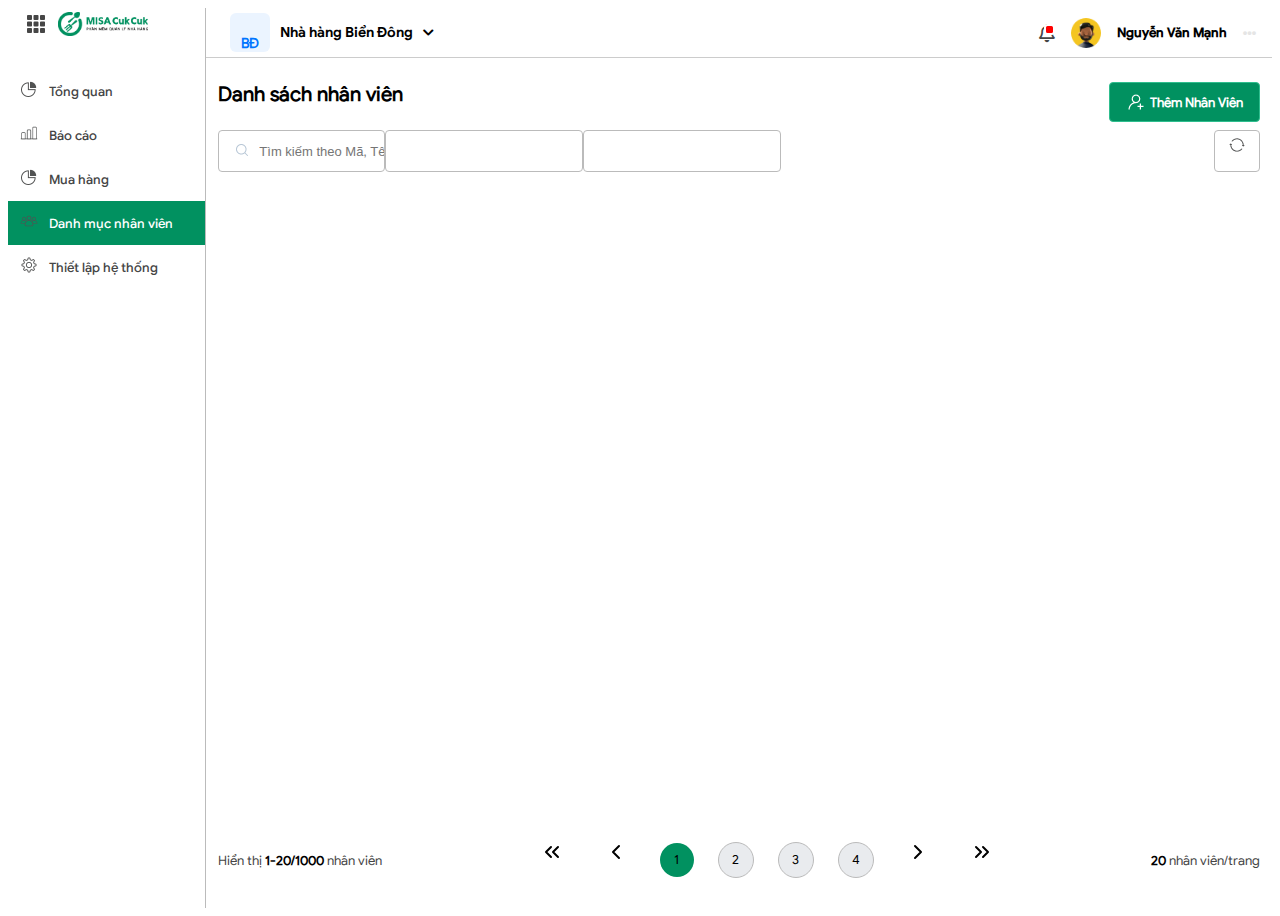
==== commit 2cdc80b8: "saving to github" ====
--- a/index.html
+++ b/index.html
@@ -9,9 +9,11 @@
     <link href="https://cdn.jsdelivr.net/npm/bootstrap@5.0.2/dist/css/bootstrap.min.css" rel="stylesheet" integrity="sha384-EVSTQN3/azprG1Anm3QDgpJLIm9Nao0Yz1ztcQTwFspd3yD65VohhpuuCOmLASjC" crossorigin="anonymous">
     <link rel="stylesheet" href="./assets/font/fontawesome-5.15.1/css/all.css">
     
+    <link rel="stylesheet" href="./assets/css/formWarning.css">
     <link rel="stylesheet" href="./assets/css/staff_information.css">
     <link rel="stylesheet" href="./assets/css/menu.css">
     <link rel="stylesheet" href="./assets/css/content.css">
+    <link rel="stylesheet" href="./assets/css/active.css">
     <link rel="stylesheet" href="./assets/css/base.css">
 
    
@@ -93,14 +95,20 @@
                 <div class="content__action">
                     <div class="content__action-title ">Danh sách nhân viên</div>
                     <div class="content__action-button">
-                        <button class="content__action-button-btn ">
+                        <!-- <button class="content__action-button-btn delete">
+                            <i class="far fa-trash-alt"></i>
+                            <h3 class="button__text-add">Xóa Nhân Viên</h3>
+                        </button> -->
+                        <button class="content__action-button-btn add">
                             <img class="button__icon-left" src="./assets/icon/add.png" alt="">
                             <h3 class="button__text-add">Thêm Nhân Viên</h3>
                         </button>
-                        <div class="button__down">
+                        <!-- <div class="button__down">
                             <i class="fas fa-chevron-down"></i>
                         </div>
-                    </div>
+                         -->
+                    </div>
+                    
                 </div>
                 <div class="content__search">
                     <div class="content__field">
@@ -120,7 +128,6 @@
                     </div>
                 </div>
                 <div class="content-table">
-                    
                 </div>
                 <div class="content__pagination">
                     <div class="show-number__person">Hiển thị <span>1-20/1000</span> nhân viên</div>
@@ -159,195 +166,149 @@
 
         <!-- Staff Information -->
         <div class="staff-information active">
-            <form action="">
-                <div class="container">
-                    <div class="staff-information__person">
+            <div class="container">
+                <div class="staff-information__person">
+                    <form class="form-staff">
                         <div class="staff-information__header">
                             <span class="heading staff-information__header-heading">THÔNG TIN NHÂN VIÊN</span>
                             <img src="./assets/icon/x.svg" alt="" class="staff-information__header-img">
                         </div>
                         <div class="row">
-                            <ul class="staff-information__img-person col-lg-3">
-                                <li>
+                            <div class="staff-information__img-person col-lg-3">
                                     <img src="./assets/img/default-avatar.jpg" alt="">
-                                </li>
-                               <li>
                                     <span>(Vui lòng chọn ảnh có định 
                                         dạng .jbg.,jebg,.png,.git )
                                     </span>
-                               </li>
-                            </ul>
+                               
+                            </div>
                             <div class="staff-information__information-person col-lg-9">
                                 <ul class="staff-information__general row">
                                     <li class="col-lg-12">
                                         <span class="title staff-information__general-title">A. THÔNG TIN CHUNG</span>
                                     </li>
-                                    <li class="staff-information__general-item col-lg-6">
-                                        <h3 class="staff-information__general-item-title2 title2">Mã nhân viên (
-                                            <span class="correct">*</span>
-                                            )</h3>
-                                        <input type="text" class="staff-information__input input" name="" value="MF940" >   
-                                    </li>
-                                    <li class="staff-information__general-item col-lg-6">
-                                        <h3 class="staff-information__general-item-title2 title2">Họ và Tên (
-                                            <span class="correct">*</span>
-                                            )</h3>
-                                        <input type="text" class="staff-information__input input" name="" value="Phạm Vũ Minh Quân" >   
-                                    </li>
-                                    <li class="staff-information__general-item col-lg-6">
+                                    <li class="staff-information__general-item col-lg-6 form-group ">
+                                        <h3 class="staff-information__general-item-title2 title2">Mã nhân viên(<span class="correct">*</span>)</h3>
+                                        <input type="text" class="staff-information__input input auto-focus__input" name="EmployeeCode" value="" id="EmployeeCode">
+                                        <div class="form-message"></div>   
+                                    </li>
+                                    <li class="staff-information__general-item col-lg-6 form-group">
+                                        <h3 class="staff-information__general-item-title2 title2">Họ và Tên(<span class="correct">*</span>)</h3>
+                                        <input type="text" class="staff-information__input input" name="FullName"  id="FullName" value="">
+                                        <div class="form-message"></div>      
+                                    </li>
+                                    <li class="staff-information__general-item col-lg-6 form-group">
                                         <h3 class="staff-information__general-item-title2 title2">Ngày sinh</h3>
                                         <div class="input-embrace">
-                                            <input type="text" class="staff-information__input input" name="" value="11/12/2000" >   
-                                            <i class="far fa-calendar input-icon"></i>
+                                            <input type="date" class="staff-information__input input" name="DateOfBirth"  id="DateOfBirth">   
                                         </div>
                                     </li>
-                                    <li class="staff-information__general-item col-lg-6">
+                                    <li class="staff-information__general-item col-lg-6 form-group">
                                         <h3 class="staff-information__general-item-title2 title2">Giới tính</h3>
                                         <div class="dropdown dropdown__boy"> 
-                                            <span class="dropdown-boy active">Nam</span>
-                                            <span class="dropdown-boy ">Nữ</span>
-                                            <span class="dropdown-boy ">Khác</span>
+                                            <input class="dropdown-boy active input" value="Nam" name="GenderName" id="GenderName" readonly>
                                             <i class="fas fa-chevron-down dropdown-icon dropdown-icon__boy"></i>
                                             <i class="fas fa-chevron-up dropup-icon dropup-icon__boy active"></i>
                                             <ul class="dropdown-list dropdown-list__boy">
                                                 <li class="dropdown-list__item dropdown-list__item-boy dropdown-list__item-focus">
                                                     <i class="fas fa-check"></i>
+                                                    <span style= "display: none; ">1</span>
                                                     <span>
                                                         Nam
                                                     </span>
                                                 </li>
                                                 <li class="dropdown-list__item dropdown-list__item-boy">
                                                     <i class="fas fa-check"></i>
+                                                    <span style= "display: none; ">0</span>
                                                     <span>
                                                         Nữ
                                                     </span>
                                                 </li>
                                                 <li class="dropdown-list__item dropdown-list__item-boy">
                                                     <i class="fas fa-check"></i>
-                                                    <span>
-                                                        Khác
+                                                    <span style= "display: none; ">2</span>
+                                                    <span>
+                                                        Không xác định
                                                     </span>
                                                 </li>
                                             </ul>
                                         </div>  
                                     </li>
-                                    <li class="staff-information__general-item col-lg-6">
-                                        <h3 class="staff-information__general-item-title2 title2">Số CMTMD/ Căn Cước (
-                                            <span class="correct">*</span>
-                                            )</h3>
-                                        <input type="text" class="staff-information__input input" name="" value="154666252" >   
-                                    </li>
-                                    <li class="staff-information__general-item col-lg-6">
+                                    <li class="staff-information__general-item col-lg-6 form-group">
+                                        <h3 class="staff-information__general-item-title2 title2">Số CMTMD/ Căn Cước(<span class="correct">*</span>)</h3>
+                                        <input type="text" class="staff-information__input input" name="IdentityNumber"  id="IdentityNumber">
+                                        <div class="form-message"></div>   
+                                    </li>
+                                    <li class="staff-information__general-item col-lg-6 form-group">
                                         <h3 class="staff-information__general-item-title2 title2">Ngày cấp</h3>
                                         <div class="input-embrace">
-                                            <input type="text" class="staff-information__input input" name="" value="11/04/2011" >   
-                                            <i class="far fa-calendar input-icon"></i>
+                                            <input type="date" class="staff-information__input input" name="IdentityDate"  id="IdentityDate">   
+                                            
                                         </div>
                                     </li>
-                                    <li class="staff-information__general-item col-lg-6">
+                                    <li class="staff-information__general-item col-lg-6 form-group">
                                         <h3 class="staff-information__general-item-title2 title2">Nơi cấp</h3>
-                                        <input type="text" class="staff-information__input input" name="" value="Tỉnh Bắc Giang" >   
-                                    </li>
-                                    <li class="staff-information__general-item col-lg-6">
-                                    </li>
-                                    <li class="staff-information__general-item col-lg-6">
-                                        <h3 class="staff-information__general-item-title2 title2">Email (
-                                            <span class="correct">*</span>
-                                            )</h3>
-                                        <input type="text" class="staff-information__input input" name="" value="quan111220@gmail.com" >   
-                                    </li>
-                                    <li class="staff-information__general-item col-lg-6">
-                                        <h3 class="staff-information__general-item-title2 title2">Số điện thoại (
-                                            <span class="correct">*</span>
-                                            )</h3>
-                                        <input type="text" class="staff-information__input input" name="" value="0354992794" >   
+                                        <input type="text" class="staff-information__input input" name="IdentityPlace"  id="IdentityPlace">   
+                                    </li>
+                                    <li class="staff-information__general-item col-lg-6 form-group">
+                                    </li>
+                                    <li class="staff-information__general-item col-lg-6 form-group">
+                                        <h3 class="staff-information__general-item-title2 title2">Email(<span class="correct">*</span>)</h3>
+                                        <input type="text" class="staff-information__input input" name="Email" placeholder="quan111220@gmail.com" id="Email">   
+                                        <div class="form-message"></div> 
+                                    </li>
+                                    <li class="staff-information__general-item col-lg-6 form-group">
+                                        <h3 class="staff-information__general-item-title2 title2">Số điện thoại(<span class="correct">*</span>)</h3>
+                                        <input type="text" class="staff-information__input input" name="PhoneNumber"  id="PhoneNumber">  
+                                        <div class="form-message"></div> 
                                     </li>
                                     <li class="col-lg-12 staff-information__work-title">
-                                        <span class="title staff-information__general-title">B. THÔNG CÔNG VIỆC</span>
-                                    </li>
-                                    <li class="staff-information__general-item col-lg-6">
+                                        <span class="title staff-information__general-title">B.THÔNG TIN CÔNG VIỆC</span>
+                                    </li>
+                                    <li class="staff-information__general-item col-lg-6 form-group">
                                         <h3 class="staff-information__general-item-title2 title2">Vị trí</h3>
                                         <div class="dropdown dropdown__staff-location"> 
-                                            <span class="dropdown-staff__location active">Giám đốc</span>
-                                            <span class="dropdown-staff__location ">Phó giám đốc</span>
-                                            <span class="dropdown-staff__location ">Nhân viên</span>
+                                            <input class="dropdown-staff__location active input" value="Giám đốc" name="PositionName" id="PositionName"readonly>
+                                            
                                             <i class="fas fa-chevron-down dropdown-icon dropdown-icon__staff-location"></i>
                                             <i class="fas fa-chevron-up dropup-icon dropup-icon__staff-location active"></i>
                                             <ul class="dropdown-list dropdown-list__staff-location">
-                                                <li class="dropdown-list__item dropdown-list__item-staff__location dropdown-list__item-focus">
-                                                    <i class="fas fa-check"></i>
-                                                    <span>
-                                                        Giám đốc
-                                                    </span>
-                                                </li>
-                                                <li class="dropdown-list__item dropdown-list__item-staff__location">
-                                                    <i class="fas fa-check"></i>
-                                                    <span>
-                                                        Phó giám đốc
-                                                    </span>
-                                                </li>
-                                                <li class="dropdown-list__item dropdown-list__item-staff__location">
-                                                    <i class="fas fa-check"></i>
-                                                    <span>
-                                                        Nhân viên
-                                                    </span>
-                                                </li>
+                                                
                                             </ul>
                                         </div>  
                                     </li>
-                                    <li class="staff-information__general-item col-lg-6">
+                                    <li class="staff-information__general-item col-lg-6 form-group">
                                         <h3 class="staff-information__general-item-title2 title2">Phòng ban</h3>
                                         <div class="dropdown dropdown__staff-room"> 
-                                            <span class="dropdown-staff__room active">Phòng Nhân Sự</span>
-                                            <span class="dropdown-staff__room ">Phòng Đào Tạo</span>
-                                            <span class="dropdown-staff__room ">Phòng Sản Xuất</span>
+                                            <input class="dropdown-staff__room active input" value="Phòng Marketting" name="DepartmentName" id="DepartmentName" readonly>
                                             <i class="fas fa-chevron-down dropdown-icon dropdown-icon__staff-room"></i>
                                             <i class="fas fa-chevron-up dropup-icon dropup-icon__staff-room active"></i>
                                             <ul class="dropdown-list dropdown-list__staff-room">
-                                                <li class="dropdown-list__item dropdown-list__item-staff__room dropdown-list__item-focus">
-                                                    <i class="fas fa-check"></i>
-                                                    <span>
-                                                        Phòng Nhân Sự
-                                                    </span>
-                                                </li>
-                                                <li class="dropdown-list__item dropdown-list__item-staff__room">
-                                                    <i class="fas fa-check"></i>
-                                                    <span>
-                                                        Phòng Đào Tạo
-                                                    </span>
-                                                </li>
-                                                <li class="dropdown-list__item dropdown-list__item-staff__room">
-                                                    <i class="fas fa-check"></i>
-                                                    <span>
-                                                        Phòng Sản Xuất
-                                                    </span>
-                                                </li>
+                                               
                                             </ul>
                                         </div>  
                                     </li>
-                                    <li class="staff-information__general-item col-lg-6">
+                                    <li class="staff-information__general-item col-lg-6 form-group">
                                         <h3 class="staff-information__general-item-title2 title2">Mã số thuế cá nhân</h3>
-                                        <input type="text" class="staff-information__input input" name="" value="54222427754" >   
-                                    </li>
-                                    <li class="staff-information__general-item col-lg-6">
+                                        <input type="text" class="staff-information__input input" name="PersonalTaxCode"  id="PersonalTaxCode" >   
+                                    </li>
+                                    <li class="staff-information__general-item col-lg-6 form-group">
                                         <h3 class="staff-information__general-item-title2 title2">Mức lương cơ bản</h3>
                                         <div class="input-embrace">
-                                            <input type="text" class="staff-information__input input input-money" name="" value="28.000.000" >   
+                                            <input  class="staff-information__input input input-money" name="Salary"  id="Salary">   
                                             <span class="input-icon input-vnd">(VNĐ)</span>
                                         </div>
                                     </li>
-                                    <li class="staff-information__general-item col-lg-6">
+                                    <li class="staff-information__general-item col-lg-6 form-group">
                                         <h3 class="staff-information__general-item-title2 title2">Ngày gia nhập công ty</h3>
                                         <div class="input-embrace">
-                                            <input type="text" class="staff-information__input input" name="" value="12/07/2021" >   
-                                            <i class="far fa-calendar input-icon"></i>
+                                            <input type="date" class="staff-information__input input" name="JoinDate"  id="JoinDate">   
                                         </div>
                                     </li>
-                                    <li class="staff-information__general-item col-lg-6">
+                                    <li class="staff-information__general-item col-lg-6 form-group">
                                         <h3 class="staff-information__general-item-title2 title2">Tình trạng công việc</h3>
                                         <div class="dropdown dropdown__staff-job"> 
-                                            <span class="dropdown-staff__job active">Đang làm việc</span>
-                                            <span class="dropdown-staff__job ">Sắp nghỉ rồi</span>
+                                            <input class="dropdown-staff__job active input" value="Đang làm việc" id="WorkStatus" name="WorkStatus" readonly>
+                                            
                                             <i class="fas fa-chevron-down dropdown-icon dropdown-icon__staff-job"></i>
                                             <i class="fas fa-chevron-up dropup-icon dropup-icon__staff-job active"></i>
                                             <ul class="dropdown-list dropdown-list__staff-job">
@@ -369,23 +330,53 @@
                                 </ul>
                             </div>
                         </div>
-                        <div class="staff-information__person-save">
+                        <div class="div-btn">
                             <div class="button-cancel">
                                 Hủy
                             </div>
-                            <button class="button-save">
+                            <button class="button-save" id="button-save">
                                 <i class="far fa-save"></i>
                                 Lưu
                             </button>
                         </div>
-                    </div>
-                </div>
-            </form>
+                    </form>
+                </div>
+            </div>
+        </div>
+
+        <!-- form Warning -->
+        <div class="form-warning" style="display: none;">
+            <div class="form-warning__delete" >
+                <img src="./assets/icon/x.svg" alt="" class="form-warning__delete-exit">
+                <h3 class="title2 form-warning__delete-header">Xóa  nhân viên</h3>
+                <div class="form-warning__delete-content">
+                    <div class="form-warning__delete-icon">
+                        <i class="fas fa-exclamation-triangle"></i>
+                    </div>
+                    <h3 class="lable">Bạn có chắc chắn muốn xóa nhân viên 
+                        <span class="title2"></span>
+                        ra khỏi danh sách không ?
+                    </h3>
+                </div>
+                <div class="div-btn">
+                    <div class="button-cancel">
+                        Hủy
+                    </div>
+                    <button class="button-delete" id="button-delete">
+                        Xóa
+                    </button>
+                </div>
+            </div>
         </div>
     </div>
+
+    <div class="delete-scroll"></div>
+
 </body>
-<script src="https://code.jquery.com/jquery-3.2.1.min.js"></script> 
-<script src="./js/person.js"></script>
-<script src="./js/EmployeesJS.js"></script>
-<script src="./js/baseData.js"></script>
+<script src=" https://code.jquery.com/jquery-3.6.0.min.js"></script> 
+
+<script src="./js/Vadilator.js"></script>
+<script src="./js/Format.js"></script>
+<script src="./js/BaseData.js"></script>
+<script src="./js/EmployeesOOp.js"></script>
 </html>--- a/assets/css/formWarning.css
+++ b/assets/css/formWarning.css
@@ -0,0 +1,44 @@
+.form-warning{
+    position: absolute;
+    background-color: rgba(0, 0, 0, 0.3);
+    width: 100%;
+    height: 100%;
+    z-index: 4;
+}
+.form-warning__delete{
+    background-color: #ffffff;
+    width: 400px; 
+    margin-left: calc(50% - 200px);
+    margin-top: 100px;
+    z-index: 1;
+    border-radius: 4px;
+    position: relative;
+}
+.form-warning__delete-exit{
+    position: absolute;
+    right: 4px;
+    width: 20px;
+    top: 4px;
+    color: #bbbbbb;
+    z-index: 10;
+}
+.form-warning__delete-header
+{
+    padding: 24px ;
+}
+.form-warning__delete-content{
+    padding: 0 24px 24px;
+    display: flex;
+}
+.form-warning__delete-icon{
+    height: 30px;
+    width: 50px;
+    background-color: #bbbbbb;
+    border-radius: 50%;
+    text-align: center;
+    margin-right: 10px;
+}
+.form-warning__delete-icon i{
+    line-height: 30px;
+    color: #F65454 ;
+}--- a/assets/css/staff_information.css
+++ b/assets/css/staff_information.css
@@ -3,15 +3,18 @@
     background-color: rgba(0, 0, 0, 0.3);
     width: 100%;
     z-index: 1;
+    padding: 24px 0;
+    height: 100vh;
 }
 .staff-information.active{
     display: none;
 }
 .staff-information__person{
     background-color: #ffffff;
-    width: 100%;
-    margin-top: 24px;
+    width:  750px;
+    margin : 0 auto;
     border-radius: 8px;
+    
 }
 /* header */
 .staff-information__header{
@@ -30,19 +33,40 @@
 /* information */
 .staff-information__img-person{
     text-align: center;
-    padding: 24px;
+    padding: 24px 12px 0 36px;
     list-style: none;
 }
 
 .staff-information__img-person img{
     border: 1px solid #bbbbbb;
-    width: 80%;
+    width: 100%;
     border-radius: 50%;
+   
 }
 
 .staff-information__general{
     list-style: none;
     padding-top: 24px;
+    padding-left: 0;
+    width: 98%;
+    height: 527px;
+    overflow: hidden;
+    overflow-y: auto;
+}
+.staff-information__general::-webkit-scrollbar
+{
+    width: 6px;
+    height: 6px;
+    background-color: #bbbbbb;
+}
+.staff-information__general::-webkit-scrollbar-thumb
+{   
+    min-height: 40px;
+    background-color: #454545;
+    border-radius: 4px;
+}
+
+.staff-information__general li{
     padding-left: 0;
 }
 .staff-information__general-title{
@@ -57,8 +81,11 @@
     background-color: #01B075;
     top: 110%;
 }
+.staff-information__general-item{
+    padding-left: 0;
+}
 .staff-information__general-item .dropdown{
-   width: 90%;
+   width: 100%;
 }
 .staff-information__general-item-title2{
     padding: 24px 0 4px 0;
@@ -70,15 +97,10 @@
 .staff-information__work-title{
     padding-top: 24px;
 }
+.dropdown-list__staff-location,
+.dropdown-list__staff-room{
+    z-index: 10;
+}
+/* save */
 
-/* save */
-.staff-information__person-save{
-    display: flex;
-    background-color: #E5E5E5;
-    height: 60px;
-    border-bottom-left-radius: 4px;
-    border-bottom-right-radius: 4px;
-    margin-top: 12px;
-    justify-content: flex-end;
-    align-items: center;
-}
+
--- a/assets/css/content.css
+++ b/assets/css/content.css
@@ -1,7 +1,6 @@
 
 .content{
-    /* flex: 1; */
-    width: calc(100vw - 220px);
+    width: calc(100vw - 200px);
     position: relative;
     height: 100vh;
 }
@@ -109,17 +108,14 @@
     align-items: center;
     padding: 0 16px;
     background-color: #019160;
-    border-bottom-left-radius: 4px;
-    border-top-left-radius: 4px;
+    border-radius: 4px;
     border: 1px solid #2FBE8E;
-    border-left: 0;
-    border-bottom: 0;
-    border-top: 0;
     height: 40px;
     min-width: 100px;
     color: #ffffff;
     font-size: 13px;
     font-family: GoogleSans-Regular;
+    margin-left: 10px;
 }
 .content__action-button-btn:hover,
 .button__down:hover{
@@ -198,7 +194,7 @@
 /* Table */
 .content-table{
     width: 100%;
-    height: 650px;
+    height: calc(100vh - 260px);
     overflow: hidden;
     overflow-y: auto;
     overflow-x: scroll;
@@ -213,16 +209,16 @@
     height: 6px;
     background-color: #bbbbbb;
 }
-::-webkit-scrollbar-thumb
+.content-table::-webkit-scrollbar-thumb
 {   
     min-height: 40px;
     background-color: #454545;
     border-radius: 4px;
 }
-::-webkit-scrollbar-track-piece {
+.content-table::-webkit-scrollbar-track-piece {
   margin-top: 39px;
 }
-tr:first-child::after{
+.delete-scroll{
     content: "";
     display: block;
     position: absolute;
@@ -247,7 +243,9 @@
 .content-table__column.money{
     text-align: right;
 }
-
+.staffTable tr{
+    cursor: pointer;
+}
 /* pagination */
 .content__pagination{
     display: flex;
@@ -271,6 +269,7 @@
     list-style: none;
     align-items: center;
     margin: 0;
+    padding: 0;
 }
 .content__pagination-icon{
     margin:  0 12px;
@@ -293,7 +292,7 @@
     text-decoration: none;
     color: #000000;
     font-size: 13px;
-    line-height: 40px;
+    line-height: 34px;
     width: 100%;
 }
 .content__pagination-numbers-item:hover{
@@ -301,10 +300,10 @@
     color: #000000;
 }
 .content__pagination-numbers{
-    width: 40px;
-    height: 40px;
+    width: 34px;
+    height: 34px;
     border: 1px solid #bbbbbb;
-    border-radius: 24px;
+    border-radius: 50%;
     margin: 0 12px;
     background-color: #E9EBEE;
     cursor: pointer;
@@ -320,23 +319,3 @@
     background-color: #2FBE8E;
 }
 
-/* dropdown */
-.dropdown-room,
-.dropdown-location,
-.dropdown-boy,
-.dropdown-staff__room,
-.dropdown-staff__location,
-.dropdown-staff__job{
-    display: none;
-}
-.dropdown-room.active,
-.dropdown-location.active,
-.dropdown-boy.active,
-.dropdown-staff__room.active,
-.dropdown-staff__location.active,
-.dropdown-staff__job.active{
-    display: block;
-}
-.dropdown-room:focus~ .dropdown-list__room{
-    display: block;
-}
--- a/assets/css/active.css
+++ b/assets/css/active.css
@@ -0,0 +1,46 @@
+/* dropdown */
+.dropdown-room,
+.dropdown-location,
+.dropdown-boy,
+.dropdown-staff__room,
+.dropdown-staff__location,
+.dropdown-staff__job{
+    display: none;
+}
+.dropdown-room.active,
+.dropdown-location.active,
+.dropdown-boy.active,
+.dropdown-staff__room.active,
+.dropdown-staff__location.active,
+.dropdown-staff__job.active{
+    display: block;
+}
+.dropdown.dropdown__boy,
+.dropdown.dropdown__staff-room,
+.dropdown.dropdown__staff-location,
+.dropdown.dropdown__staff-job{
+    padding-left: 0;
+}
+.dropdown-boy.input,
+.dropdown-staff__room.input,
+.dropdown-staff__location.input,
+.dropdown-staff__job.input{
+   border: none;
+   height: 39px;
+}
+.dropdown-boy.input:focus,
+.dropdown-staff__room.input:focus,
+.dropdown-staff__location.input:focus,
+.dropdown-staff__job.input:focus{
+    border: none;
+    cursor: inherit;
+}
+.dropdown-boy.input:hover,
+.dropdown-staff__room.input:hover,
+.dropdown-staff__location.input:hover,
+.dropdown-staff__job.input:hover{
+    cursor: initial;
+}
+.dropdown-room:focus~ .dropdown-list__room{
+    display: block;
+}
--- a/assets/css/base.css
+++ b/assets/css/base.css
@@ -17,6 +17,7 @@
 }
 .main{
     position: relative;
+    display: flex;
 }
 .active{
     display: block;
@@ -41,16 +42,36 @@
     font-size: 14px;
     font-weight: 800;
     margin: 0;
+    font-family: GoogleSans-Bold;
 }
 .label-field__input{
     color: #000000;
     font-size: 13px;
     font-weight: 600;
     margin: 0;
+    font-family: GoogleSans-Medium;
+}
+.lable {
+    color: #454545;
+    font-size: 13px;
+    font-weight: 600;
+    margin: 0;
+    font-family: GoogleSans-Regular;
 }
 .even{
     background-color: #e5e5e5;
 }
+/*  */
+.div-btn{
+    display: flex;
+    background-color: #E5E5E5;
+    height: 60px;
+    border-bottom-left-radius: 4px;
+    border-bottom-right-radius: 4px;
+    margin-top: 12px;
+    justify-content: flex-end;
+    align-items: center;
+}
 .button{
     background-color: #019160;
     border-radius: 4px;
@@ -63,18 +84,23 @@
     text-align: center;
     line-height: 40px;
 }
+.button-save,.button-delete{
+    border-radius: 4px;
+    border: 0;
+    height: 40px;
+    width: 100px;
+    color: #ffffff;
+    font-size: 13px;
+    font-family: GoogleSans-Regular;
+    line-height: 40px;
+    margin: 0 24px 0 16px;
+    cursor: pointer;
+}
 .button-save{
     background-color: #019160;
-    border-radius: 4px;
-    border: 0;
-    height: 40px;
-    width: 100px;
-    color: #ffffff;
-    font-size: 13px;
-    font-family: GoogleSans-Regular;
-    line-height: 40px;
-    margin: 0 24px 0 16px;
-    cursor: pointer;
+}
+.button-delete{
+    background-color: #F65454;
 }
 .button-save i {
     margin: 0 8px 0 0;
@@ -112,7 +138,7 @@
     position: relative;
     min-width: 180px;
     justify-content: space-between;
-    z-index: 1;
+   
 }
 .dropdown.focus{
     border: 1px solid #01b075;
@@ -202,7 +228,7 @@
 }
 .input{
     height: 40px;
-    width: 90%;
+    width: 100%;
     border-radius: 4px;
     border : 1px solid #bbbbbb;
     padding-left: 16px;
@@ -211,20 +237,53 @@
     font-size: 13px;
     font-family: GoogleSans-Regular;
 }
-.input:focus{
+.input:focus,
+.auto-focus__input:focus{
     border : 1px solid #019160;
 }
 .input-icon{
     position: absolute;
     font-size: 13px;
     top: 12px;
-    right: 60px;
+    right: 24px;
 }
 .input-vnd{
     font-style: italic;
 }
 .input-money{
     text-align: right;
-    padding-right: 59px;
+    padding-right: 69px;
 }
 
+/* formgroup */
+.form-group.invalid{
+    position: relative;
+}
+.form-group.invalid .input{
+    border-color: #F65454;
+}
+.form-group.invalid .form-message{
+    position: absolute;
+    background-color: #F65454;
+    left: 25%;
+    top: -8px;
+    min-height: 40px;
+    text-align: center;
+    border-radius: 4px;
+    align-items: center;
+    color: #ffffff;
+    font-size: 13px;
+    font-family: GoogleSans-Regular;
+    padding: 6px;
+    width: 50%;
+}
+.form-group.invalid .form-message::after{
+    content: '';
+    position: absolute;
+    border-style: solid;
+    border-width: 6px 6px;
+    z-index: 1;
+    border-color: #F65454 transparent transparent transparent;
+    top: 50px;
+    right: 46%;
+}
